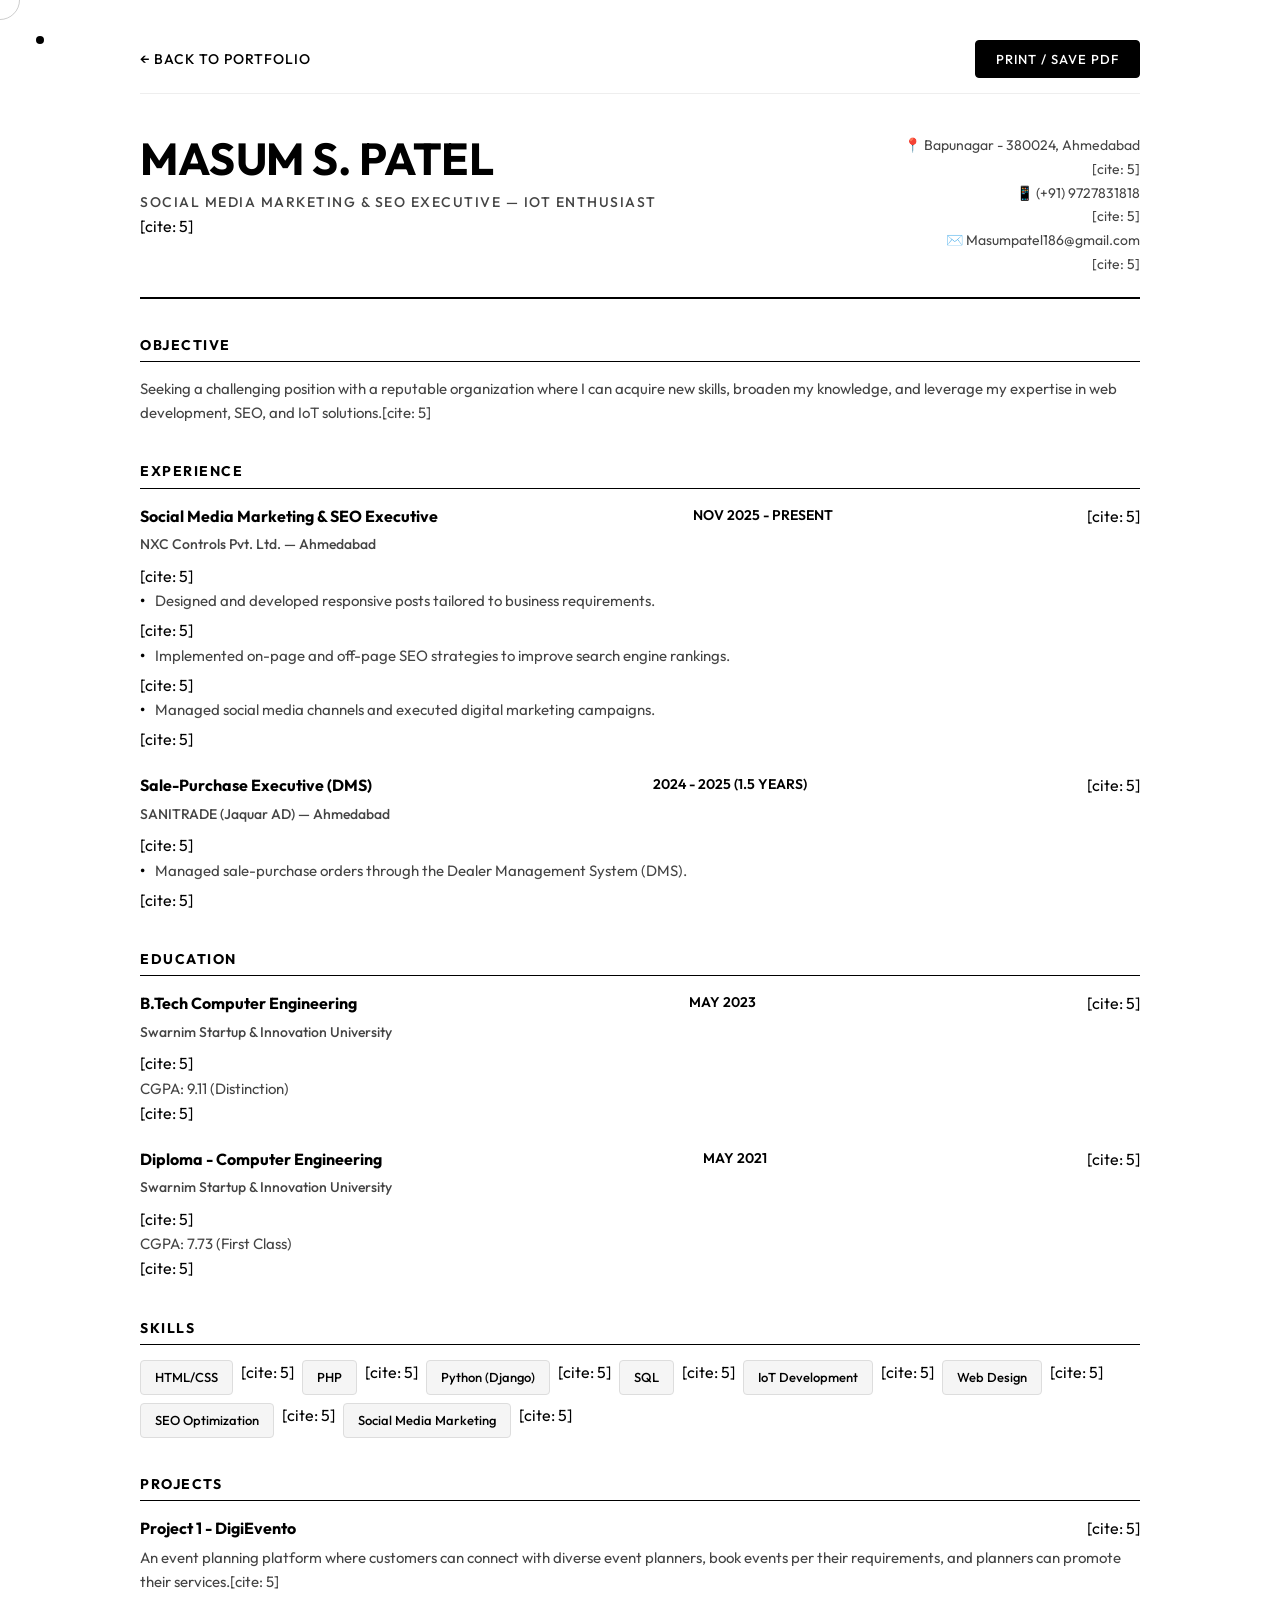
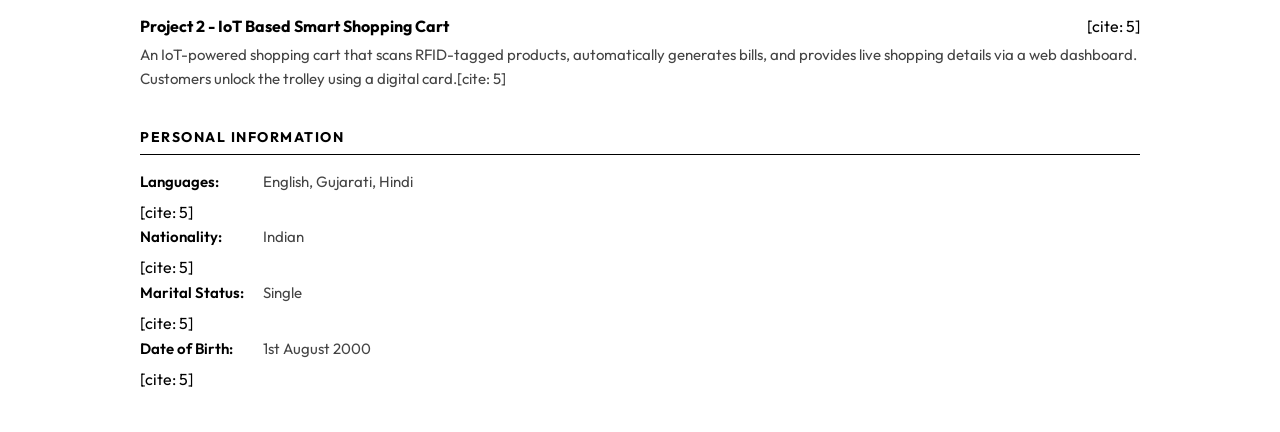
==== resum.html @ 22c52b80 "upadet full code" ====
<!DOCTYPE html>
<html lang="en">
<head>
<meta charset="UTF-8">
<meta name="viewport" content="width=device-width, initial-scale=1.0">
<title>Masum Patel - Resume</title>
<link href="https://fonts.googleapis.com/css2?family=Cormorant+Garamond:ital,wght@0,300;0,400;0,600;1,300;1,400&family=Outfit:wght@300;400;500;600;700&display=swap" rel="stylesheet">
<style>
  :root {
    --bg-color: #ffffff;
    --text-main: #000000;
    --text-mid: #444444;
    --border-color: #cccccc;
  }

  * {
    box-sizing: border-box;
    margin: 0;
    padding: 0;
    font-family: 'Outfit', sans-serif;
  }

  body {
    background-color: var(--bg-color);
    color: var(--text-main);
    line-height: 1.6;
    padding: 40px;
    overflow-x: hidden;
  }

  /* Custom Cursor Elements (Subtle on White BG) */
  .cursor {
    width: 8px;
    height: 8px;
    background: var(--text-main);
    border-radius: 50%;
    position: fixed;
    transform: translate(-50%, -50%);
    pointer-events: none;
    z-index: 9999;
  }
  .cursor-ring {
    width: 40px;
    height: 40px;
    border: 1px solid rgba(0, 0, 0, 0.2);
    border-radius: 50%;
    position: fixed;
    transform: translate(-50%, -50%);
    pointer-events: none;
    z-index: 9998;
    transition: width 0.3s, height 0.3s, background-color 0.3s;
  }
  .cursor-ring.hovering {
    width: 60px;
    height: 60px;
    background-color: rgba(0, 0, 0, 0.05);
    border-color: var(--text-main);
  }

  /* Action Buttons Grid */
  .actions-nav {
    width: 100%;
    max-width: 1000px;
    margin: 0 auto 40px auto;
    display: flex;
    justify-content: space-between;
    align-items: center;
    border-bottom: 1px solid #eeeeee;
    padding-bottom: 15px;
  }

  .btn-back {
    color: var(--text-main);
    text-decoration: none;
    font-size: 14px;
    letter-spacing: 1px;
    text-transform: uppercase;
    font-weight: 500;
    transition: opacity 0.3s;
  }
  .btn-back:hover {
    opacity: 0.6;
  }

  .btn-print {
    background: #000000;
    border: 1px solid #000000;
    color: #ffffff;
    padding: 10px 20px;
    border-radius: 4px;
    font-size: 13px;
    text-transform: uppercase;
    letter-spacing: 1px;
    font-weight: 500;
    cursor: pointer;
    transition: all 0.3s ease;
  }
  .btn-print:hover {
    background: transparent;
    color: #000000;
  }

  /* Full Width Resume Layout to match PDF Structure */
  .resume-layout {
    width: 100%;
    max-width: 1000px;
    margin: 0 auto;
    background-color: var(--bg-color);
    padding: 0px;
  }

  /* Header Section */
  .resume-header {
    border-bottom: 2px solid var(--text-main);
    padding-bottom: 20px;
    margin-bottom: 35px;
    display: flex;
    justify-content: space-between;
    align-items: flex-start;
    flex-wrap: wrap;
    gap: 20px;
  }

  .header-left h1 {
    font-size: 2.8rem;
    font-weight: 700;
    letter-spacing: -0.5px;
    line-height: 1.1;
    text-transform: uppercase;
  }
  .header-left h1 em {
    font-family: 'Cormorant Garamond', serif;
    font-style: italic;
    font-weight: 400;
    text-transform: none;
  }
  .header-tagline {
    font-size: 14px;
    color: var(--text-mid);
    text-transform: uppercase;
    letter-spacing: 1.5px;
    margin-top: 8px;
    font-weight: 500;
  }

  .header-right {
    text-align: right;
    font-size: 14px;
    color: var(--text-mid);
    line-height: 1.7;
  }
  .header-right a {
    color: inherit;
    text-decoration: none;
  }
  .header-right a:hover {
    text-decoration: underline;
  }

  /* Block Sections */
  .resume-section {
    margin-bottom: 35px;
  }
  .section-eyebrow {
    font-size: 14px;
    text-transform: uppercase;
    letter-spacing: 1.5px;
    color: var(--text-main);
    font-weight: 700;
    border-bottom: 1px solid var(--text-main);
    padding-bottom: 5px;
    margin-bottom: 15px;
  }

  .objective-text {
    font-size: 15px;
    line-height: 1.6;
    color: var(--text-mid);
  }

  /* Info / Data Grids */
  .info-item {
    margin-bottom: 20px;
  }
  .info-row {
    display: flex;
    justify-content: space-between;
    align-items: flex-start;
    margin-bottom: 4px;
    flex-wrap: wrap;
    gap: 10px;
  }
  .info-title {
    font-size: 16px;
    font-weight: 700;
    color: var(--text-main);
  }
  .info-date {
    font-size: 14px;
    color: var(--text-main);
    font-weight: 600;
  }
  .info-sub {
    font-size: 14px;
    color: var(--text-mid);
    font-weight: 500;
    margin-bottom: 8px;
  }
  .info-desc {
    font-size: 15px;
    color: var(--text-mid);
    line-height: 1.6;
  }

  /* List Styling matching PDF bullet points */
  .info-list {
    list-style: none;
    padding-left: 0;
  }
  .info-list li {
    font-size: 15px;
    color: var(--text-mid);
    line-height: 1.6;
    margin-bottom: 5px;
    position: relative;
    padding-left: 15px;
  }
  .info-list li::before {
    content: "•";
    position: absolute;
    left: 0;
    color: var(--text-main);
    font-weight: bold;
  }

  /* Tools Tags Clean Format */
  .tools-wrap {
    display: flex;
    flex-wrap: wrap;
    gap: 8px;
  }
  .tool-tag {
    background: #f5f5f5;
    border: 1px solid #dddddd;
    padding: 6px 14px;
    font-size: 13px;
    color: var(--text-main);
    font-weight: 500;
    border-radius: 4px;
  }

  .personal-details p {
    font-size: 15px;
    color: var(--text-mid);
    margin-bottom: 6px;
  }
  .personal-details strong {
    color: var(--text-main);
    font-weight: 600;
    display: inline-block;
    width: 120px;
  }

  /* Print Media Layout Fixes */
  @media print {
    body { padding: 0; background: #ffffff; }
    .actions-nav, .cursor, .cursor-ring { display: none !important; }
    .resume-layout { max-width: 100%; }
    .tool-tag { background: transparent !important; border: 1px solid #cccccc !important; }
  }

  @media (max-width: 768px) {
    body { padding: 20px; }
    .resume-header { flex-direction: column; gap: 15px; }
    .header-right { text-align: left; }
    .header-left h1 { font-size: 2.2rem; }
    .info-row { flex-direction: column; gap: 2px; }
    .personal-details strong { width: auto; margin-right: 10px; }
  }
</style>
</head>
<body>

<div class="cursor" id="cursor"></div>
<div class="cursor-ring" id="cursorRing"></div>

<!-- TOP NAV ACTIONS -->
<div class="actions-nav">
  <a href="index.html" class="btn-back">← Back To Portfolio</a>
  <button onclick="window.print()" class="btn-print">Print / Save PDF</button>
</div>

<!-- RESUME CONTENT BOX (100% WIDTH) -->
<div class="resume-layout">
  
  <!-- HEADER -->
  <header class="resume-header">
    <div class="header-left">
      <h1>Masum S. <span>Patel</span></h1>
      <div class="header-tagline">Social Media Marketing & SEO Executive — IoT Enthusiast</div>[cite: 5]
    </div>
    <div class="header-right">
      <p>📍 Bapunagar - 380024, Ahmedabad</p>[cite: 5]
      <p>📱 <a href="tel:+919727831818">(+91) 9727831818</a></p>[cite: 5]
      <p>✉️ <a href="mailto:Masumpatel186@gmail.com">Masumpatel186@gmail.com</a></p>[cite: 5]
    </div>
  </header>

  <!-- OBJECTIVE -->
  <section class="resume-section">
    <div class="section-eyebrow">Objective</div>
    <p class="objective-text">
      Seeking a challenging position with a reputable organization where I can acquire new skills, broaden my knowledge, and leverage my expertise in web development, SEO, and IoT solutions.[cite: 5]
    </p>
  </section>

  <!-- EXPERIENCE -->
  <section class="resume-section">
    <div class="section-eyebrow">Experience</div>
    
    <div class="info-item">
      <div class="info-row">
        <div class="info-title">Social Media Marketing & SEO Executive</div>
        <div class="info-date">NOV 2025 - PRESENT</div>[cite: 5]
      </div>
      <div class="info-sub">NXC Controls Pvt. Ltd. — Ahmedabad</div>[cite: 5]
      <ul class="info-list">
        <li>Designed and developed responsive posts tailored to business requirements.</li>[cite: 5]
        <li>Implemented on-page and off-page SEO strategies to improve search engine rankings.</li>[cite: 5]
        <li>Managed social media channels and executed digital marketing campaigns.</li>[cite: 5]
      </ul>
    </div>

    <div class="info-item">
      <div class="info-row">
        <div class="info-title">Sale-Purchase Executive (DMS)</div>
        <div class="info-date">2024 - 2025 (1.5 YEARS)</div>[cite: 5]
      </div>
      <div class="info-sub">SANITRADE (Jaquar AD) — Ahmedabad</div>[cite: 5]
      <ul class="info-list">
        <li>Managed sale-purchase orders through the Dealer Management System (DMS).</li>[cite: 5]
      </ul>
    </div>
  </section>

  <!-- EDUCATION -->
  <section class="resume-section">
    <div class="section-eyebrow">Education</div>

    <div class="info-item">
      <div class="info-row">
        <div class="info-title">B.Tech Computer Engineering</div>
        <div class="info-date">MAY 2023</div>[cite: 5]
      </div>
      <div class="info-sub">Swarnim Startup & Innovation University</div>[cite: 5]
      <div class="info-desc">CGPA: 9.11 (Distinction)</div>[cite: 5]
    </div>

    <div class="info-item">
      <div class="info-row">
        <div class="info-title">Diploma - Computer Engineering</div>
        <div class="info-date">MAY 2021</div>[cite: 5]
      </div>
      <div class="info-sub">Swarnim Startup & Innovation University</div>[cite: 5]
      <div class="info-desc">CGPA: 7.73 (First Class)</div>[cite: 5]
    </div>
  </section>

  <!-- SKILLS -->
  <section class="resume-section">
    <div class="section-eyebrow">Skills</div>
    <div class="tools-wrap">
      <span class="tool-tag">HTML/CSS</span>[cite: 5]
      <span class="tool-tag">PHP</span>[cite: 5]
      <span class="tool-tag">Python (Django)</span>[cite: 5]
      <span class="tool-tag">SQL</span>[cite: 5]
      <span class="tool-tag">IoT Development</span>[cite: 5]
      <span class="tool-tag">Web Design</span>[cite: 5]
      <span class="tool-tag">SEO Optimization</span>[cite: 5]
      <span class="tool-tag">Social Media Marketing</span>[cite: 5]
    </div>
  </section>

  <!-- PROJECTS -->
  <section class="resume-section">
    <div class="section-eyebrow">Projects</div>

    <div class="info-item">
      <div class="info-row">
        <div class="info-title">Project 1 - DigiEvento</div>[cite: 5]
      </div>
      <div class="info-desc">
        An event planning platform where customers can connect with diverse event planners, book events per their requirements, and planners can promote their services.[cite: 5]
      </div>
    </div>

    <div class="info-item">
      <div class="info-row">
        <div class="info-title">Project 2 - IoT Based Smart Shopping Cart</div>[cite: 5]
      </div>
      <div class="info-desc">
        An IoT-powered shopping cart that scans RFID-tagged products, automatically generates bills, and provides live shopping details via a web dashboard. Customers unlock the trolley using a digital card.[cite: 5]
      </div>
    </div>
  </section>

  <!-- PERSONAL INFO -->
  <section class="resume-section" style="margin-bottom: 0;">
    <div class="section-eyebrow">Personal Information</div>
    <div class="personal-details">
      <p><strong>Languages:</strong> English, Gujarati, Hindi</p>[cite: 5]
      <p><strong>Nationality:</strong> Indian</p>[cite: 5]
      <p><strong>Marital Status:</strong> Single</p>[cite: 5]
      <p><strong>Date of Birth:</strong> 1st August 2000</p>[cite: 5]
    </div>
  </section>

</div>

<!-- CURSOR SCRIPT -->
<script>
const cursor = document.getElementById('cursor');
const ring = document.getElementById('cursorRing');
let mx = 0, my = 0, rx = 0, ry = 0;

document.addEventListener('mousemove', e => { 
  mx = e.clientX; 
  my = e.clientY; 
  cursor.style.left = mx+'px'; 
  cursor.style.top = my+'px'; 
});

function animRing() { 
  rx += (mx - rx) * 0.12; 
  ry += (my - ry) * 0.12; 
  ring.style.left = rx+'px'; 
  ring.style.top = ry+'px'; 
  requestAnimationFrame(animRing); 
}
animRing();

document.querySelectorAll('a, button').forEach(el => {
  el.addEventListener('mouseenter', () => ring.classList.add('hovering'));
  el.addEventListener('mouseleave', () => ring.classList.remove('hovering'));
});
</script>

</body>
</html>
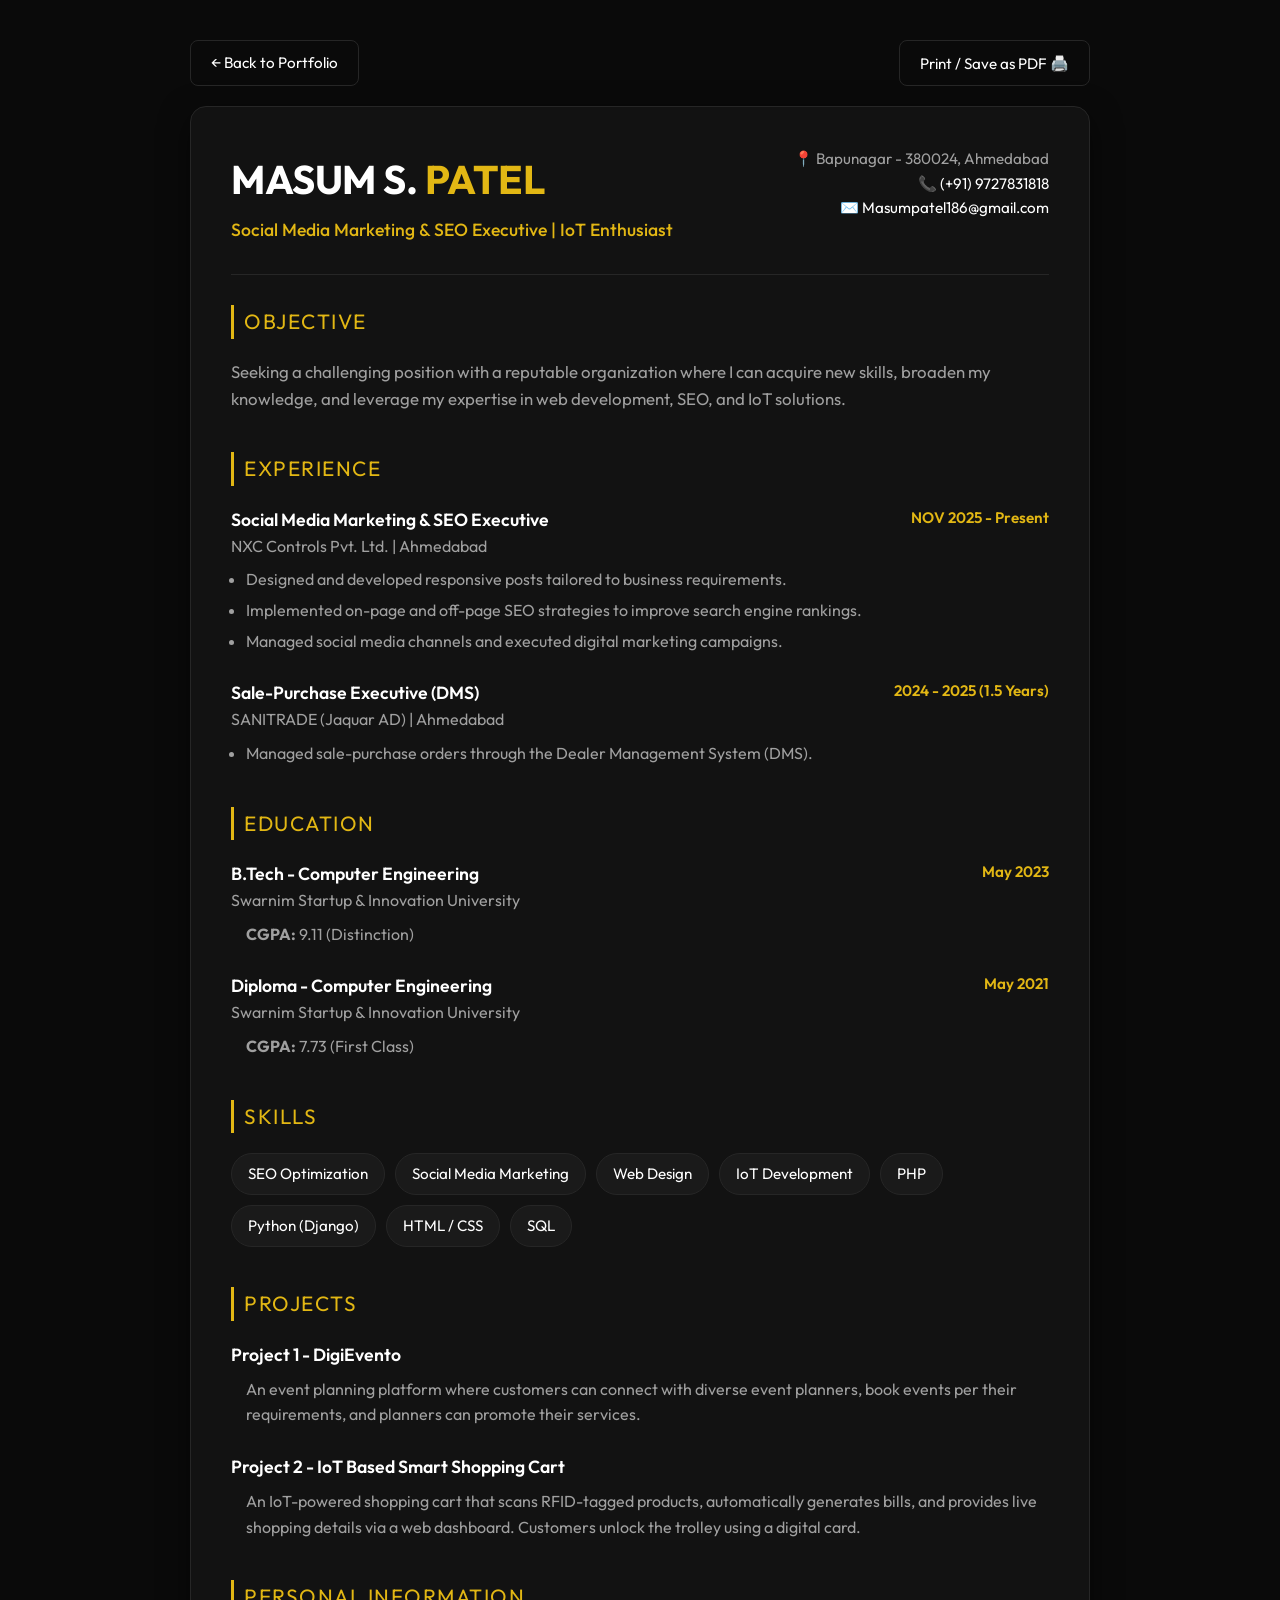
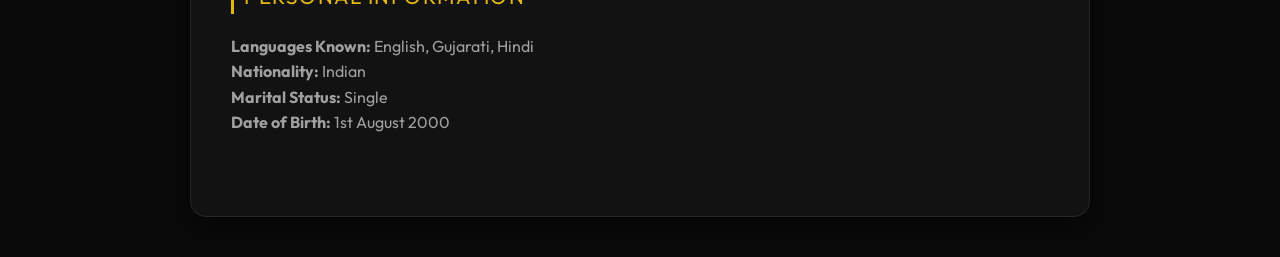
==== commit 1b166068: "Finaly Update" ====
--- a/resum.html
+++ b/resum.html
@@ -1,449 +1,339 @@
 <!DOCTYPE html>
 <html lang="en">
 <head>
-<meta charset="UTF-8">
-<meta name="viewport" content="width=device-width, initial-scale=1.0">
-<title>Masum Patel - Resume</title>
-<link href="https://fonts.googleapis.com/css2?family=Cormorant+Garamond:ital,wght@0,300;0,400;0,600;1,300;1,400&family=Outfit:wght@300;400;500;600;700&display=swap" rel="stylesheet">
-<style>
-  :root {
-    --bg-color: #ffffff;
-    --text-main: #000000;
-    --text-mid: #444444;
-    --border-color: #cccccc;
-  }
-
-  * {
-    box-sizing: border-box;
-    margin: 0;
-    padding: 0;
-    font-family: 'Outfit', sans-serif;
-  }
-
-  body {
-    background-color: var(--bg-color);
-    color: var(--text-main);
-    line-height: 1.6;
-    padding: 40px;
-    overflow-x: hidden;
-  }
-
-  /* Custom Cursor Elements (Subtle on White BG) */
-  .cursor {
-    width: 8px;
-    height: 8px;
-    background: var(--text-main);
-    border-radius: 50%;
-    position: fixed;
-    transform: translate(-50%, -50%);
-    pointer-events: none;
-    z-index: 9999;
-  }
-  .cursor-ring {
-    width: 40px;
-    height: 40px;
-    border: 1px solid rgba(0, 0, 0, 0.2);
-    border-radius: 50%;
-    position: fixed;
-    transform: translate(-50%, -50%);
-    pointer-events: none;
-    z-index: 9998;
-    transition: width 0.3s, height 0.3s, background-color 0.3s;
-  }
-  .cursor-ring.hovering {
-    width: 60px;
-    height: 60px;
-    background-color: rgba(0, 0, 0, 0.05);
-    border-color: var(--text-main);
-  }
-
-  /* Action Buttons Grid */
-  .actions-nav {
-    width: 100%;
-    max-width: 1000px;
-    margin: 0 auto 40px auto;
-    display: flex;
-    justify-content: space-between;
-    align-items: center;
-    border-bottom: 1px solid #eeeeee;
-    padding-bottom: 15px;
-  }
-
-  .btn-back {
-    color: var(--text-main);
-    text-decoration: none;
-    font-size: 14px;
-    letter-spacing: 1px;
-    text-transform: uppercase;
-    font-weight: 500;
-    transition: opacity 0.3s;
-  }
-  .btn-back:hover {
-    opacity: 0.6;
-  }
-
-  .btn-print {
-    background: #000000;
-    border: 1px solid #000000;
-    color: #ffffff;
-    padding: 10px 20px;
-    border-radius: 4px;
-    font-size: 13px;
-    text-transform: uppercase;
-    letter-spacing: 1px;
-    font-weight: 500;
-    cursor: pointer;
-    transition: all 0.3s ease;
-  }
-  .btn-print:hover {
-    background: transparent;
-    color: #000000;
-  }
-
-  /* Full Width Resume Layout to match PDF Structure */
-  .resume-layout {
-    width: 100%;
-    max-width: 1000px;
-    margin: 0 auto;
-    background-color: var(--bg-color);
-    padding: 0px;
-  }
-
-  /* Header Section */
-  .resume-header {
-    border-bottom: 2px solid var(--text-main);
-    padding-bottom: 20px;
-    margin-bottom: 35px;
-    display: flex;
-    justify-content: space-between;
-    align-items: flex-start;
-    flex-wrap: wrap;
-    gap: 20px;
-  }
-
-  .header-left h1 {
-    font-size: 2.8rem;
-    font-weight: 700;
-    letter-spacing: -0.5px;
-    line-height: 1.1;
-    text-transform: uppercase;
-  }
-  .header-left h1 em {
-    font-family: 'Cormorant Garamond', serif;
-    font-style: italic;
-    font-weight: 400;
-    text-transform: none;
-  }
-  .header-tagline {
-    font-size: 14px;
-    color: var(--text-mid);
-    text-transform: uppercase;
-    letter-spacing: 1.5px;
-    margin-top: 8px;
-    font-weight: 500;
-  }
-
-  .header-right {
-    text-align: right;
-    font-size: 14px;
-    color: var(--text-mid);
-    line-height: 1.7;
-  }
-  .header-right a {
-    color: inherit;
-    text-decoration: none;
-  }
-  .header-right a:hover {
-    text-decoration: underline;
-  }
-
-  /* Block Sections */
-  .resume-section {
-    margin-bottom: 35px;
-  }
-  .section-eyebrow {
-    font-size: 14px;
-    text-transform: uppercase;
-    letter-spacing: 1.5px;
-    color: var(--text-main);
-    font-weight: 700;
-    border-bottom: 1px solid var(--text-main);
-    padding-bottom: 5px;
-    margin-bottom: 15px;
-  }
-
-  .objective-text {
-    font-size: 15px;
-    line-height: 1.6;
-    color: var(--text-mid);
-  }
-
-  /* Info / Data Grids */
-  .info-item {
-    margin-bottom: 20px;
-  }
-  .info-row {
-    display: flex;
-    justify-content: space-between;
-    align-items: flex-start;
-    margin-bottom: 4px;
-    flex-wrap: wrap;
-    gap: 10px;
-  }
-  .info-title {
-    font-size: 16px;
-    font-weight: 700;
-    color: var(--text-main);
-  }
-  .info-date {
-    font-size: 14px;
-    color: var(--text-main);
-    font-weight: 600;
-  }
-  .info-sub {
-    font-size: 14px;
-    color: var(--text-mid);
-    font-weight: 500;
-    margin-bottom: 8px;
-  }
-  .info-desc {
-    font-size: 15px;
-    color: var(--text-mid);
-    line-height: 1.6;
-  }
-
-  /* List Styling matching PDF bullet points */
-  .info-list {
-    list-style: none;
-    padding-left: 0;
-  }
-  .info-list li {
-    font-size: 15px;
-    color: var(--text-mid);
-    line-height: 1.6;
-    margin-bottom: 5px;
-    position: relative;
-    padding-left: 15px;
-  }
-  .info-list li::before {
-    content: "•";
-    position: absolute;
-    left: 0;
-    color: var(--text-main);
-    font-weight: bold;
-  }
-
-  /* Tools Tags Clean Format */
-  .tools-wrap {
-    display: flex;
-    flex-wrap: wrap;
-    gap: 8px;
-  }
-  .tool-tag {
-    background: #f5f5f5;
-    border: 1px solid #dddddd;
-    padding: 6px 14px;
-    font-size: 13px;
-    color: var(--text-main);
-    font-weight: 500;
-    border-radius: 4px;
-  }
-
-  .personal-details p {
-    font-size: 15px;
-    color: var(--text-mid);
-    margin-bottom: 6px;
-  }
-  .personal-details strong {
-    color: var(--text-main);
-    font-weight: 600;
-    display: inline-block;
-    width: 120px;
-  }
-
-  /* Print Media Layout Fixes */
-  @media print {
-    body { padding: 0; background: #ffffff; }
-    .actions-nav, .cursor, .cursor-ring { display: none !important; }
-    .resume-layout { max-width: 100%; }
-    .tool-tag { background: transparent !important; border: 1px solid #cccccc !important; }
-  }
-
-  @media (max-width: 768px) {
-    body { padding: 20px; }
-    .resume-header { flex-direction: column; gap: 15px; }
-    .header-right { text-align: left; }
-    .header-left h1 { font-size: 2.2rem; }
-    .info-row { flex-direction: column; gap: 2px; }
-    .personal-details strong { width: auto; margin-right: 10px; }
-  }
-</style>
+    <meta charset="UTF-8">
+    <meta name="viewport" content="width=device-width, initial-scale=1.0">
+    <title>Masum S. Patel - Online Resume</title>
+    <link href="https://fonts.googleapis.com/css2?family=Outfit:wght@300;400;500;600;700&display=swap" rel="stylesheet">
+    <style>
+        :root {
+            --bg-color: #0a0a0a;
+            --card-bg: #121212;
+            --accent-color: #e2b714; /* Golden Accent matching professional portfolios */
+            --text-main: #ffffff;
+            --text-muted: #a0a0a0;
+            --border-color: #262626;
+        }
+
+        * {
+            box-sizing: border-box;
+            margin: 0;
+            padding: 0;
+            font-family: 'Outfit', sans-serif;
+        }
+
+        body {
+            background-color: var(--bg-color);
+            color: var(--text-main);
+            line-height: 1.6;
+            padding: 40px 20px;
+        }
+
+        .resume-container {
+            max-width: 900px;
+            margin: 0 auto;
+            background-color: var(--card-bg);
+            border: 1px solid var(--border-color);
+            border-radius: 16px;
+            padding: 40px;
+            box-shadow: 0 10px 30px rgba(0,0,0,0.5);
+        }
+
+        /* Header Styles */
+        header {
+            border-bottom: 1px solid var(--border-color);
+            padding-bottom: 30px;
+            margin-bottom: 30px;
+            display: flex;
+            justify-content: space-between;
+            align-items: flex-start;
+            flex-wrap: wrap;
+            gap: 20px;
+        }
+
+        .header-left h1 {
+            font-size: 2.5rem;
+            font-weight: 700;
+            letter-spacing: -0.5px;
+        }
+
+        .header-left h1 span {
+            color: var(--accent-color);
+        }
+
+        .title-tag {
+            font-size: 1.1rem;
+            color: var(--accent-color);
+            margin-top: 5px;
+            font-weight: 500;
+        }
+
+        .header-right {
+            text-align: right;
+            font-size: 0.95rem;
+            color: var(--text-muted);
+        }
+
+        .header-right a {
+            color: var(--text-main);
+            text-decoration: none;
+            transition: color 0.2s;
+        }
+
+        .header-right a:hover {
+            color: var(--accent-color);
+        }
+
+        /* Section Layout */
+        .section-title {
+            font-size: 1.3rem;
+            color: var(--accent-color);
+            text-transform: uppercase;
+            letter-spacing: 1.5px;
+            margin-bottom: 20px;
+            border-left: 3px solid var(--accent-color);
+            padding-left: 10px;
+        }
+
+        section {
+            margin-bottom: 40px;
+        }
+
+        p.objective {
+            color: var(--text-muted);
+            font-size: 1.05rem;
+        }
+
+        /* Grid for Experience & Education */
+        .timeline-item {
+            margin-bottom: 25px;
+            position: relative;
+        }
+
+        .timeline-header {
+            display: flex;
+            justify-content: space-between;
+            font-weight: 600;
+            font-size: 1.1rem;
+            flex-wrap: wrap;
+        }
+
+        .timeline-company {
+            color: var(--text-muted);
+            font-weight: 400;
+            font-size: 1rem;
+            margin-bottom: 5px;
+        }
+
+        .timeline-date {
+            color: var(--accent-color);
+            font-size: 0.95rem;
+        }
+
+        .timeline-body {
+            color: var(--text-muted);
+            margin-top: 8px;
+            padding-left: 15px;
+        }
+
+        .timeline-body li {
+            margin-bottom: 5px;
+        }
+
+        /* Skills Tags */
+        .skills-grid {
+            display: flex;
+            flex-wrap: wrap;
+            gap: 10px;
+        }
+
+        .skill-tag {
+            background-color: #1a1a1a;
+            border: 1px solid var(--border-color);
+            padding: 8px 16px;
+            border-radius: 30px;
+            font-size: 0.95rem;
+            transition: all 0.3s ease;
+        }
+
+        .skill-tag:hover {
+            border-color: var(--accent-color);
+            color: var(--accent-color);
+            transform: translateY(-2px);
+        }
+
+        /* Floating Back/Print Action */
+        .actions {
+            max-width: 900px;
+            margin: 0 auto 20px auto;
+            display: flex;
+            justify-content: space-between;
+        }
+
+        .btn {
+            background-color: transparent;
+            border: 1px solid var(--border-color);
+            color: var(--text-main);
+            padding: 10px 20px;
+            border-radius: 8px;
+            cursor: pointer;
+            text-decoration: none;
+            font-size: 0.95rem;
+            transition: all 0.2s;
+        }
+
+        .btn:hover {
+            background-color: var(--accent-color);
+            color: #000;
+            border-color: var(--accent-color);
+        }
+
+        /* Print optimization */
+        @media print {
+            body { background: #fff; color: #000; padding: 0; }
+            .resume-container { border: none; box-shadow: none; padding: 0; background: #fff; color: #000;}
+            .actions, .skill-tag:hover { display: none; }
+            .section-title, .timeline-date, .header-left h1 span, .title-tag { color: #000 !important; border-color: #000 !important; }
+            .skill-tag { background: #fff; color: #000; border: 1px solid #000; }
+            .header-right a { color: #000; }
+        }
+
+        @media (max-width: 600px) {
+            header { flex-direction: column; text-align: center; }
+            .header-right { text-align: center; width: 100%; }
+            .timeline-header { flex-direction: column; }
+            .resume-container { padding: 20px; }
+        }
+    </style>
 </head>
 <body>
 
-<div class="cursor" id="cursor"></div>
-<div class="cursor-ring" id="cursorRing"></div>
-
-<!-- TOP NAV ACTIONS -->
-<div class="actions-nav">
-  <a href="index.html" class="btn-back">← Back To Portfolio</a>
-  <button onclick="window.print()" class="btn-print">Print / Save PDF</button>
-</div>
-
-<!-- RESUME CONTENT BOX (100% WIDTH) -->
-<div class="resume-layout">
-  
-  <!-- HEADER -->
-  <header class="resume-header">
-    <div class="header-left">
-      <h1>Masum S. <span>Patel</span></h1>
-      <div class="header-tagline">Social Media Marketing & SEO Executive — IoT Enthusiast</div>[cite: 5]
+    <div class="actions">
+        <a href="index.html" class="btn">← Back to Portfolio</a>
+        <button onclick="window.print()" class="btn">Print / Save as PDF 🖨️</button>
     </div>
-    <div class="header-right">
-      <p>📍 Bapunagar - 380024, Ahmedabad</p>[cite: 5]
-      <p>📱 <a href="tel:+919727831818">(+91) 9727831818</a></p>[cite: 5]
-      <p>✉️ <a href="mailto:Masumpatel186@gmail.com">Masumpatel186@gmail.com</a></p>[cite: 5]
+
+    <div class="resume-container">
+        <!-- HEADER -->
+        <header>
+            <div class="header-left">
+                <h1>MASUM S. <span>PATEL</span></h1>
+                <div class="title-tag">Social Media Marketing & SEO Executive | IoT Enthusiast</div>
+            </div>
+            <div class="header-right">
+                <p>📍 Bapunagar - 380024, Ahmedabad</p>
+                <p>📞 <a href="tel:+919727831818">(+91) 9727831818</a></p>
+                <p>✉️ <a href="mailto:Masumpatel186@gmail.com">Masumpatel186@gmail.com</a></p>
+            </div>
+        </header>
+
+        <!-- OBJECTIVE -->
+        <section>
+            <div class="section-title">Objective</div>
+            <p class="objective">
+                Seeking a challenging position with a reputable organization where I can acquire new skills, broaden my knowledge, and leverage my expertise in web development, SEO, and IoT solutions.
+            </p>
+        </section>
+
+        <!-- EXPERIENCE -->
+        <section>
+            <div class="section-title">Experience</div>
+            
+            <div class="timeline-item">
+                <div class="timeline-header">
+                    <div>Social Media Marketing & SEO Executive</div>
+                    <div class="timeline-date">NOV 2025 - Present</div>
+                </div>
+                <div class="timeline-company">NXC Controls Pvt. Ltd. | Ahmedabad</div>
+                <ul class="timeline-body">
+                    <li>Designed and developed responsive posts tailored to business requirements.</li>
+                    <li>Implemented on-page and off-page SEO strategies to improve search engine rankings.</li>
+                    <li>Managed social media channels and executed digital marketing campaigns.</li>
+                </ul>
+            </div>
+
+            <div class="timeline-item">
+                <div class="timeline-header">
+                    <div>Sale-Purchase Executive (DMS)</div>
+                    <div class="timeline-date">2024 - 2025 (1.5 Years)</div>
+                </div>
+                <div class="timeline-company">SANITRADE (Jaquar AD) | Ahmedabad</div>
+                <ul class="timeline-body">
+                    <li>Managed sale-purchase orders through the Dealer Management System (DMS).</li>
+                </ul>
+            </div>
+        </section>
+
+        <!-- EDUCATION -->
+        <section>
+            <div class="section-title">Education</div>
+
+            <div class="timeline-item">
+                <div class="timeline-header">
+                    <div>B.Tech - Computer Engineering</div>
+                    <div class="timeline-date">May 2023</div>
+                </div>
+                <div class="timeline-company">Swarnim Startup & Innovation University</div>
+                <p class="timeline-body"><strong>CGPA:</strong> 9.11 (Distinction)</p>
+            </div>
+
+            <div class="timeline-item">
+                <div class="timeline-header">
+                    <div>Diploma - Computer Engineering</div>
+                    <div class="timeline-date">May 2021</div>
+                </div>
+                <div class="timeline-company">Swarnim Startup & Innovation University</div>
+                <p class="timeline-body"><strong>CGPA:</strong> 7.73 (First Class)</p>
+            </div>
+        </section>
+
+        <!-- SKILLS -->
+        <section>
+            <div class="section-title">Skills</div>
+            <div class="skills-grid">
+                <div class="skill-tag">SEO Optimization</div>
+                <div class="skill-tag">Social Media Marketing</div>
+                <div class="skill-tag">Web Design</div>
+                <div class="skill-tag">IoT Development</div>
+                <div class="skill-tag">PHP</div>
+                <div class="skill-tag">Python (Django)</div>
+                <div class="skill-tag">HTML / CSS</div>
+                <div class="skill-tag">SQL</div>
+            </div>
+        </section>
+
+        <!-- PROJECTS -->
+        <section>
+            <div class="section-title">Projects</div>
+
+            <div class="timeline-item">
+                <div class="timeline-header">
+                    <div>Project 1 - DigiEvento</div>
+                </div>
+                <p class="timeline-body">
+                    An event planning platform where customers can connect with diverse event planners, book events per their requirements, and planners can promote their services.
+                </p>
+            </div>
+
+            <div class="timeline-item">
+                <div class="timeline-header">
+                    <div>Project 2 - IoT Based Smart Shopping Cart</div>
+                </div>
+                <p class="timeline-body">
+                    An IoT-powered shopping cart that scans RFID-tagged products, automatically generates bills, and provides live shopping details via a web dashboard. Customers unlock the trolley using a digital card.
+                </p>
+            </div>
+        </section>
+
+        <!-- PERSONAL INFO -->
+        <section>
+            <div class="section-title">Personal Information</div>
+            <p style="color: var(--text-muted);"><strong>Languages Known:</strong> English, Gujarati, Hindi</p>
+            <p style="color: var(--text-muted);"><strong>Nationality:</strong> Indian</p>
+            <p style="color: var(--text-muted);"><strong>Marital Status:</strong> Single</p>
+            <p style="color: var(--text-muted);"><strong>Date of Birth:</strong> 1st August 2000</p>
+        </section>
     </div>
-  </header>
-
-  <!-- OBJECTIVE -->
-  <section class="resume-section">
-    <div class="section-eyebrow">Objective</div>
-    <p class="objective-text">
-      Seeking a challenging position with a reputable organization where I can acquire new skills, broaden my knowledge, and leverage my expertise in web development, SEO, and IoT solutions.[cite: 5]
-    </p>
-  </section>
-
-  <!-- EXPERIENCE -->
-  <section class="resume-section">
-    <div class="section-eyebrow">Experience</div>
-    
-    <div class="info-item">
-      <div class="info-row">
-        <div class="info-title">Social Media Marketing & SEO Executive</div>
-        <div class="info-date">NOV 2025 - PRESENT</div>[cite: 5]
-      </div>
-      <div class="info-sub">NXC Controls Pvt. Ltd. — Ahmedabad</div>[cite: 5]
-      <ul class="info-list">
-        <li>Designed and developed responsive posts tailored to business requirements.</li>[cite: 5]
-        <li>Implemented on-page and off-page SEO strategies to improve search engine rankings.</li>[cite: 5]
-        <li>Managed social media channels and executed digital marketing campaigns.</li>[cite: 5]
-      </ul>
-    </div>
-
-    <div class="info-item">
-      <div class="info-row">
-        <div class="info-title">Sale-Purchase Executive (DMS)</div>
-        <div class="info-date">2024 - 2025 (1.5 YEARS)</div>[cite: 5]
-      </div>
-      <div class="info-sub">SANITRADE (Jaquar AD) — Ahmedabad</div>[cite: 5]
-      <ul class="info-list">
-        <li>Managed sale-purchase orders through the Dealer Management System (DMS).</li>[cite: 5]
-      </ul>
-    </div>
-  </section>
-
-  <!-- EDUCATION -->
-  <section class="resume-section">
-    <div class="section-eyebrow">Education</div>
-
-    <div class="info-item">
-      <div class="info-row">
-        <div class="info-title">B.Tech Computer Engineering</div>
-        <div class="info-date">MAY 2023</div>[cite: 5]
-      </div>
-      <div class="info-sub">Swarnim Startup & Innovation University</div>[cite: 5]
-      <div class="info-desc">CGPA: 9.11 (Distinction)</div>[cite: 5]
-    </div>
-
-    <div class="info-item">
-      <div class="info-row">
-        <div class="info-title">Diploma - Computer Engineering</div>
-        <div class="info-date">MAY 2021</div>[cite: 5]
-      </div>
-      <div class="info-sub">Swarnim Startup & Innovation University</div>[cite: 5]
-      <div class="info-desc">CGPA: 7.73 (First Class)</div>[cite: 5]
-    </div>
-  </section>
-
-  <!-- SKILLS -->
-  <section class="resume-section">
-    <div class="section-eyebrow">Skills</div>
-    <div class="tools-wrap">
-      <span class="tool-tag">HTML/CSS</span>[cite: 5]
-      <span class="tool-tag">PHP</span>[cite: 5]
-      <span class="tool-tag">Python (Django)</span>[cite: 5]
-      <span class="tool-tag">SQL</span>[cite: 5]
-      <span class="tool-tag">IoT Development</span>[cite: 5]
-      <span class="tool-tag">Web Design</span>[cite: 5]
-      <span class="tool-tag">SEO Optimization</span>[cite: 5]
-      <span class="tool-tag">Social Media Marketing</span>[cite: 5]
-    </div>
-  </section>
-
-  <!-- PROJECTS -->
-  <section class="resume-section">
-    <div class="section-eyebrow">Projects</div>
-
-    <div class="info-item">
-      <div class="info-row">
-        <div class="info-title">Project 1 - DigiEvento</div>[cite: 5]
-      </div>
-      <div class="info-desc">
-        An event planning platform where customers can connect with diverse event planners, book events per their requirements, and planners can promote their services.[cite: 5]
-      </div>
-    </div>
-
-    <div class="info-item">
-      <div class="info-row">
-        <div class="info-title">Project 2 - IoT Based Smart Shopping Cart</div>[cite: 5]
-      </div>
-      <div class="info-desc">
-        An IoT-powered shopping cart that scans RFID-tagged products, automatically generates bills, and provides live shopping details via a web dashboard. Customers unlock the trolley using a digital card.[cite: 5]
-      </div>
-    </div>
-  </section>
-
-  <!-- PERSONAL INFO -->
-  <section class="resume-section" style="margin-bottom: 0;">
-    <div class="section-eyebrow">Personal Information</div>
-    <div class="personal-details">
-      <p><strong>Languages:</strong> English, Gujarati, Hindi</p>[cite: 5]
-      <p><strong>Nationality:</strong> Indian</p>[cite: 5]
-      <p><strong>Marital Status:</strong> Single</p>[cite: 5]
-      <p><strong>Date of Birth:</strong> 1st August 2000</p>[cite: 5]
-    </div>
-  </section>
-
-</div>
-
-<!-- CURSOR SCRIPT -->
-<script>
-const cursor = document.getElementById('cursor');
-const ring = document.getElementById('cursorRing');
-let mx = 0, my = 0, rx = 0, ry = 0;
-
-document.addEventListener('mousemove', e => { 
-  mx = e.clientX; 
-  my = e.clientY; 
-  cursor.style.left = mx+'px'; 
-  cursor.style.top = my+'px'; 
-});
-
-function animRing() { 
-  rx += (mx - rx) * 0.12; 
-  ry += (my - ry) * 0.12; 
-  ring.style.left = rx+'px'; 
-  ring.style.top = ry+'px'; 
-  requestAnimationFrame(animRing); 
-}
-animRing();
-
-document.querySelectorAll('a, button').forEach(el => {
-  el.addEventListener('mouseenter', () => ring.classList.add('hovering'));
-  el.addEventListener('mouseleave', () => ring.classList.remove('hovering'));
-});
-</script>
 
 </body>
 </html>
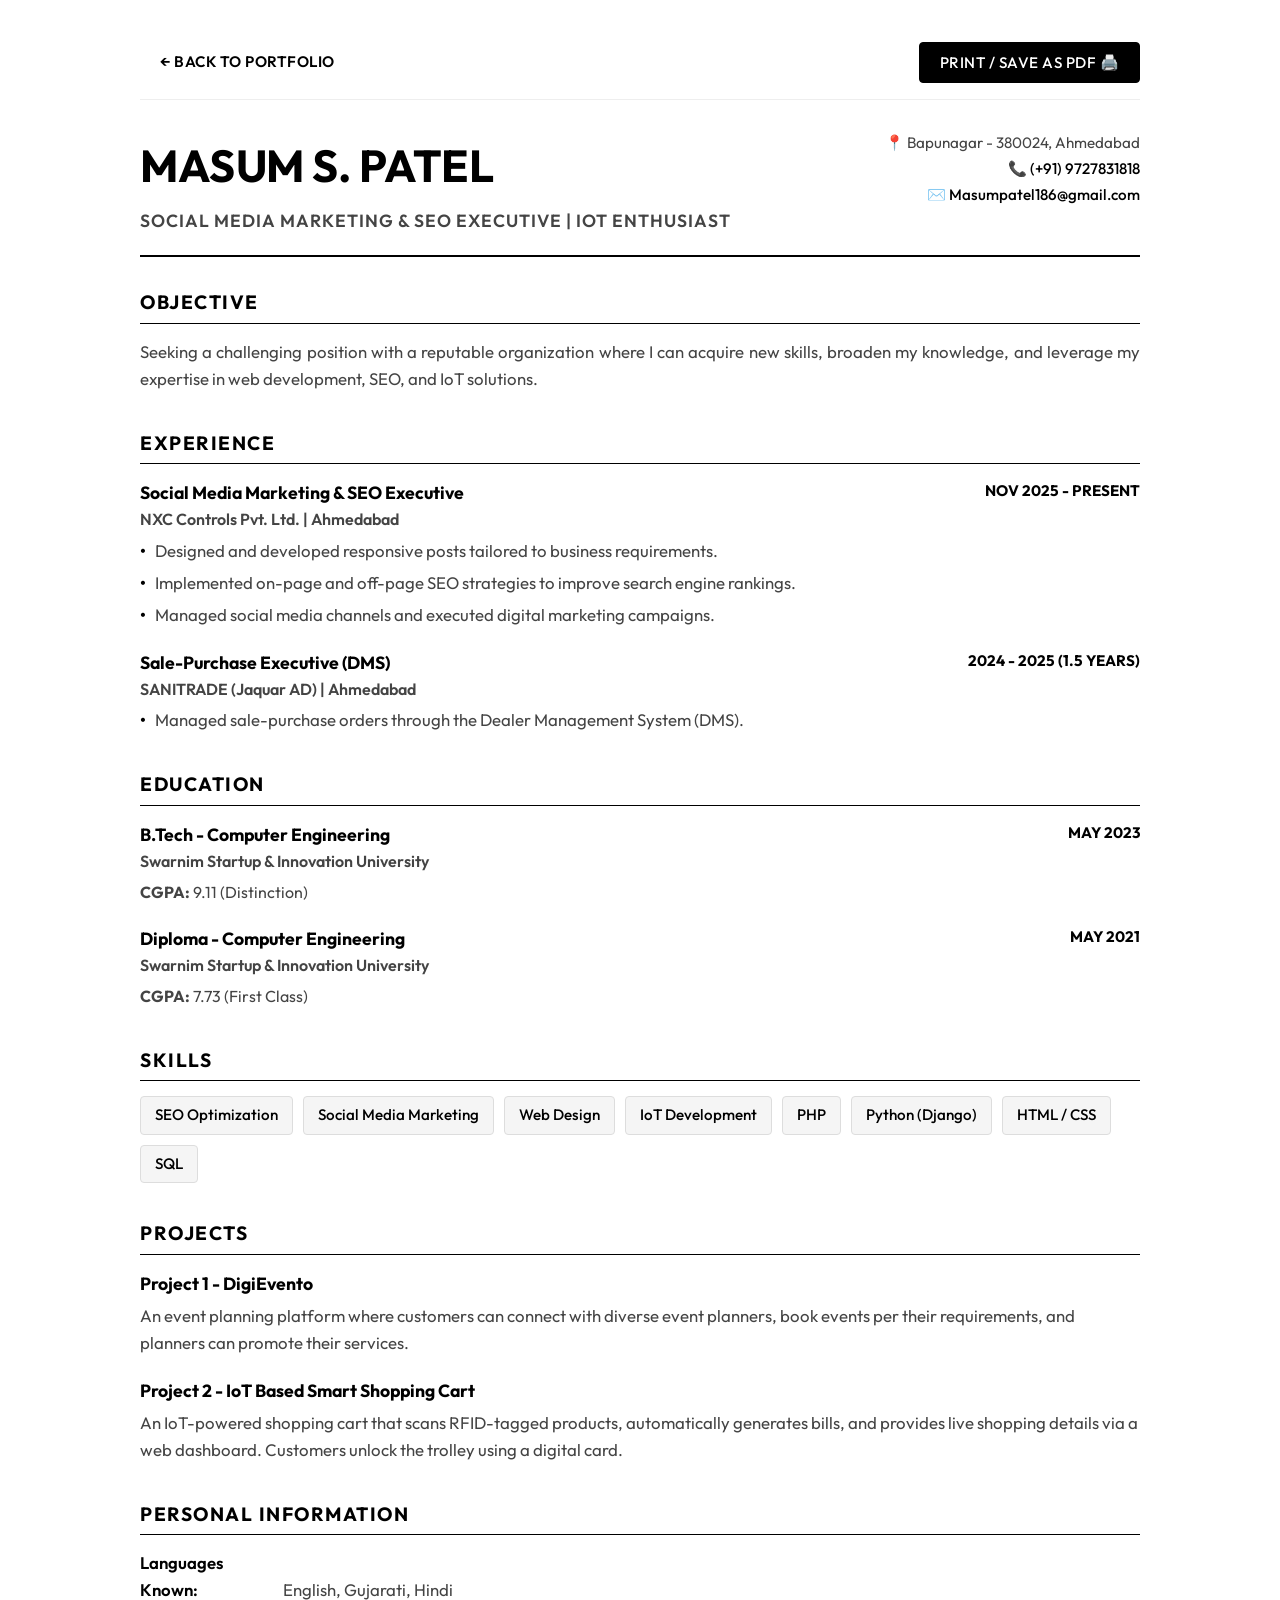
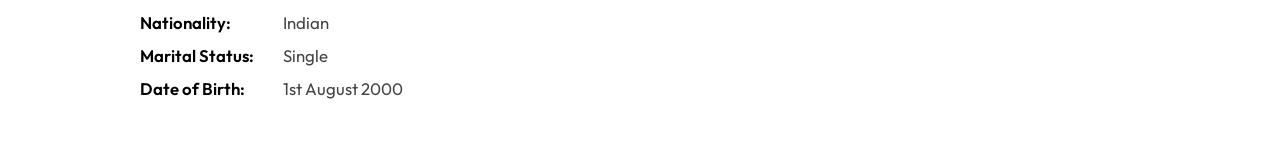
==== commit 492627a1: "update" ====
--- a/resum.html
+++ b/resum.html
@@ -7,12 +7,10 @@
     <link href="https://fonts.googleapis.com/css2?family=Outfit:wght@300;400;500;600;700&display=swap" rel="stylesheet">
     <style>
         :root {
-            --bg-color: #0a0a0a;
-            --card-bg: #121212;
-            --accent-color: #e2b714; /* Golden Accent matching professional portfolios */
-            --text-main: #ffffff;
-            --text-muted: #a0a0a0;
-            --border-color: #262626;
+            --bg-color: #ffffff;
+            --text-main: #000000;
+            --text-muted: #444444;
+            --border-color: #000000;
         }
 
         * {
@@ -26,23 +24,22 @@
             background-color: var(--bg-color);
             color: var(--text-main);
             line-height: 1.6;
-            padding: 40px 20px;
-        }
-
+            padding: 40px;
+        }
+
+        /* 100% Full Width Resume Container to match standard PDF */
         .resume-container {
-            max-width: 900px;
+            width: 100%;
+            max-width: 1000px;
             margin: 0 auto;
-            background-color: var(--card-bg);
-            border: 1px solid var(--border-color);
-            border-radius: 16px;
-            padding: 40px;
-            box-shadow: 0 10px 30px rgba(0,0,0,0.5);
-        }
-
-        /* Header Styles */
+            background-color: var(--bg-color);
+            padding: 0px;
+        }
+
+        /* Header Styles matching professional PDF structure */
         header {
-            border-bottom: 1px solid var(--border-color);
-            padding-bottom: 30px;
+            border-bottom: 2px solid var(--border-color);
+            padding-bottom: 20px;
             margin-bottom: 30px;
             display: flex;
             justify-content: space-between;
@@ -52,95 +49,109 @@
         }
 
         .header-left h1 {
-            font-size: 2.5rem;
+            font-size: 2.8rem;
             font-weight: 700;
             letter-spacing: -0.5px;
-        }
-
-        .header-left h1 span {
-            color: var(--accent-color);
+            text-transform: uppercase;
         }
 
         .title-tag {
             font-size: 1.1rem;
-            color: var(--accent-color);
+            color: var(--text-muted);
             margin-top: 5px;
-            font-weight: 500;
+            font-weight: 600;
+            text-transform: uppercase;
+            letter-spacing: 1px;
         }
 
         .header-right {
             text-align: right;
             font-size: 0.95rem;
             color: var(--text-muted);
+            line-height: 1.7;
         }
 
         .header-right a {
             color: var(--text-main);
             text-decoration: none;
-            transition: color 0.2s;
+            font-weight: 500;
         }
 
         .header-right a:hover {
-            color: var(--accent-color);
-        }
-
-        /* Section Layout */
+            text-decoration: underline;
+        }
+
+        /* Section Layout matching standard document structure */
         .section-title {
-            font-size: 1.3rem;
-            color: var(--accent-color);
+            font-size: 1.2rem;
+            color: var(--text-main);
             text-transform: uppercase;
             letter-spacing: 1.5px;
+            margin-bottom: 15px;
+            font-weight: 700;
+            border-bottom: 1px solid var(--border-color);
+            padding-bottom: 5px;
+        }
+
+        section {
+            margin-bottom: 35px;
+        }
+
+        p.objective {
+            color: var(--text-muted);
+            font-size: 1.05rem;
+            text-align: justify;
+        }
+
+        /* Timeline Items for Experience & Education */
+        .timeline-item {
             margin-bottom: 20px;
-            border-left: 3px solid var(--accent-color);
-            padding-left: 10px;
-        }
-
-        section {
-            margin-bottom: 40px;
-        }
-
-        p.objective {
-            color: var(--text-muted);
-            font-size: 1.05rem;
-        }
-
-        /* Grid for Experience & Education */
-        .timeline-item {
-            margin-bottom: 25px;
-            position: relative;
         }
 
         .timeline-header {
             display: flex;
             justify-content: space-between;
-            font-weight: 600;
+            font-weight: 700;
             font-size: 1.1rem;
             flex-wrap: wrap;
         }
 
         .timeline-company {
             color: var(--text-muted);
-            font-weight: 400;
+            font-weight: 600;
             font-size: 1rem;
             margin-bottom: 5px;
         }
 
         .timeline-date {
-            color: var(--accent-color);
+            color: var(--text-main);
             font-size: 0.95rem;
+            font-weight: 700;
         }
 
         .timeline-body {
             color: var(--text-muted);
-            margin-top: 8px;
-            padding-left: 15px;
+            margin-top: 5px;
+            list-style: none;
+            padding-left: 0;
         }
 
         .timeline-body li {
             margin-bottom: 5px;
-        }
-
-        /* Skills Tags */
+            position: relative;
+            padding-left: 15px;
+            font-size: 1.05rem;
+        }
+
+        .timeline-body li::before {
+            content: "•";
+            position: absolute;
+            left: 0;
+            color: var(--text-main);
+            font-weight: bold;
+        }
+
+        /* Skills Layout */
         .skills-grid {
             display: flex;
             flex-wrap: wrap;
@@ -148,76 +159,105 @@
         }
 
         .skill-tag {
-            background-color: #1a1a1a;
-            border: 1px solid var(--border-color);
-            padding: 8px 16px;
-            border-radius: 30px;
+            background-color: #f5f5f5;
+            border: 1px solid #dddddd;
+            padding: 6px 14px;
             font-size: 0.95rem;
-            transition: all 0.3s ease;
-        }
-
-        .skill-tag:hover {
-            border-color: var(--accent-color);
-            color: var(--accent-color);
-            transform: translateY(-2px);
-        }
-
-        /* Floating Back/Print Action */
+            font-weight: 500;
+            border-radius: 4px;
+            color: var(--text-main);
+        }
+
+        /* Top Action Bar (hidden during printing) */
         .actions {
-            max-width: 900px;
-            margin: 0 auto 20px auto;
+            width: 100%;
+            max-width: 1000px;
+            margin: 0 auto 30px auto;
             display: flex;
             justify-content: space-between;
+            align-items: center;
+            border-bottom: 1px solid #eeeeee;
+            padding-bottom: 15px;
         }
 
         .btn {
-            background-color: transparent;
-            border: 1px solid var(--border-color);
-            color: var(--text-main);
+            background-color: #000000;
+            border: 1px solid #000000;
+            color: #ffffff;
             padding: 10px 20px;
-            border-radius: 8px;
+            border-radius: 4px;
             cursor: pointer;
             text-decoration: none;
             font-size: 0.95rem;
+            font-weight: 500;
+            text-transform: uppercase;
+            letter-spacing: 0.5px;
             transition: all 0.2s;
         }
 
         .btn:hover {
-            background-color: var(--accent-color);
-            color: #000;
-            border-color: var(--accent-color);
-        }
-
-        /* Print optimization */
+            background-color: transparent;
+            color: #000000;
+        }
+
+        .btn-back {
+            background: transparent;
+            border: none;
+            color: var(--text-main);
+            font-weight: 600;
+        }
+        .btn-back:hover {
+            text-decoration: underline;
+            background: transparent;
+            color: var(--text-main);
+        }
+
+        .personal-info-row p {
+            font-size: 1.05rem;
+            color: var(--text-muted);
+            margin-bottom: 6px;
+        }
+
+        .personal-info-row strong {
+            color: var(--text-main);
+            font-weight: 600;
+            display: inline-block;
+            width: 140px;
+        }
+
+        /* Print Settings optimization */
         @media print {
-            body { background: #fff; color: #000; padding: 0; }
-            .resume-container { border: none; box-shadow: none; padding: 0; background: #fff; color: #000;}
-            .actions, .skill-tag:hover { display: none; }
-            .section-title, .timeline-date, .header-left h1 span, .title-tag { color: #000 !important; border-color: #000 !important; }
-            .skill-tag { background: #fff; color: #000; border: 1px solid #000; }
-            .header-right a { color: #000; }
-        }
-
-        @media (max-width: 600px) {
-            header { flex-direction: column; text-align: center; }
-            .header-right { text-align: center; width: 100%; }
-            .timeline-header { flex-direction: column; }
-            .resume-container { padding: 20px; }
+            body { padding: 0; background: #ffffff; }
+            .actions { display: none !important; }
+            .resume-container { max-width: 100%; }
+            .skill-tag { background: transparent !important; border: 1px solid #cccccc !important; }
+        }
+
+        @media (max-width: 768px) {
+            body { padding: 20px; }
+            header { flex-direction: column; gap: 15px; }
+            .header-right { text-align: left; }
+            .header-left h1 { font-size: 2.2rem; }
+            .timeline-header { flex-direction: column; gap: 2px; }
+            .personal-info-row strong { width: auto; margin-right: 10px; }
         }
     </style>
 </head>
 <body>
 
+    <!-- TOP ACTION NAVIGATION -->
     <div class="actions">
-        <a href="index.html" class="btn">← Back to Portfolio</a>
+        <a href="index.html" class="btn btn-back">← Back to Portfolio</a>
         <button onclick="window.print()" class="btn">Print / Save as PDF 🖨️</button>
     </div>
 
+    <!-- MAIN RESUME BOX (100% WIDTH / WHITE BACKGROUND) -->
     <div class="resume-container">
+        
         <!-- HEADER -->
         <header>
             <div class="header-left">
-                <h1>MASUM S. <span>PATEL</span></h1>
+                <h1>MASUM S. PATEL</h1>
                 <div class="title-tag">Social Media Marketing & SEO Executive | IoT Enthusiast</div>
             </div>
             <div class="header-right">
@@ -242,7 +282,7 @@
             <div class="timeline-item">
                 <div class="timeline-header">
                     <div>Social Media Marketing & SEO Executive</div>
-                    <div class="timeline-date">NOV 2025 - Present</div>
+                    <div class="timeline-date">NOV 2025 - PRESENT</div>
                 </div>
                 <div class="timeline-company">NXC Controls Pvt. Ltd. | Ahmedabad</div>
                 <ul class="timeline-body">
@@ -255,7 +295,7 @@
             <div class="timeline-item">
                 <div class="timeline-header">
                     <div>Sale-Purchase Executive (DMS)</div>
-                    <div class="timeline-date">2024 - 2025 (1.5 Years)</div>
+                    <div class="timeline-date">2024 - 2025 (1.5 YEARS)</div>
                 </div>
                 <div class="timeline-company">SANITRADE (Jaquar AD) | Ahmedabad</div>
                 <ul class="timeline-body">
@@ -271,7 +311,7 @@
             <div class="timeline-item">
                 <div class="timeline-header">
                     <div>B.Tech - Computer Engineering</div>
-                    <div class="timeline-date">May 2023</div>
+                    <div class="timeline-date">MAY 2023</div>
                 </div>
                 <div class="timeline-company">Swarnim Startup & Innovation University</div>
                 <p class="timeline-body"><strong>CGPA:</strong> 9.11 (Distinction)</p>
@@ -280,7 +320,7 @@
             <div class="timeline-item">
                 <div class="timeline-header">
                     <div>Diploma - Computer Engineering</div>
-                    <div class="timeline-date">May 2021</div>
+                    <div class="timeline-date">MAY 2021</div>
                 </div>
                 <div class="timeline-company">Swarnim Startup & Innovation University</div>
                 <p class="timeline-body"><strong>CGPA:</strong> 7.73 (First Class)</p>
@@ -310,7 +350,7 @@
                 <div class="timeline-header">
                     <div>Project 1 - DigiEvento</div>
                 </div>
-                <p class="timeline-body">
+                <p class="timeline-body" style="color: var(--text-muted); margin-top: 5px; font-size: 1.05rem;">
                     An event planning platform where customers can connect with diverse event planners, book events per their requirements, and planners can promote their services.
                 </p>
             </div>
@@ -319,19 +359,21 @@
                 <div class="timeline-header">
                     <div>Project 2 - IoT Based Smart Shopping Cart</div>
                 </div>
-                <p class="timeline-body">
+                <p class="timeline-body" style="color: var(--text-muted); margin-top: 5px; font-size: 1.05rem;">
                     An IoT-powered shopping cart that scans RFID-tagged products, automatically generates bills, and provides live shopping details via a web dashboard. Customers unlock the trolley using a digital card.
                 </p>
             </div>
         </section>
 
         <!-- PERSONAL INFO -->
-        <section>
+        <section style="margin-bottom: 0;">
             <div class="section-title">Personal Information</div>
-            <p style="color: var(--text-muted);"><strong>Languages Known:</strong> English, Gujarati, Hindi</p>
-            <p style="color: var(--text-muted);"><strong>Nationality:</strong> Indian</p>
-            <p style="color: var(--text-muted);"><strong>Marital Status:</strong> Single</p>
-            <p style="color: var(--text-muted);"><strong>Date of Birth:</strong> 1st August 2000</p>
+            <div class="personal-info-row">
+                <p><strong>Languages Known:</strong> English, Gujarati, Hindi</p>
+                <p><strong>Nationality:</strong> Indian</p>
+                <p><strong>Marital Status:</strong> Single</p>
+                <p><strong>Date of Birth:</strong> 1st August 2000</p>
+            </div>
         </section>
     </div>
 
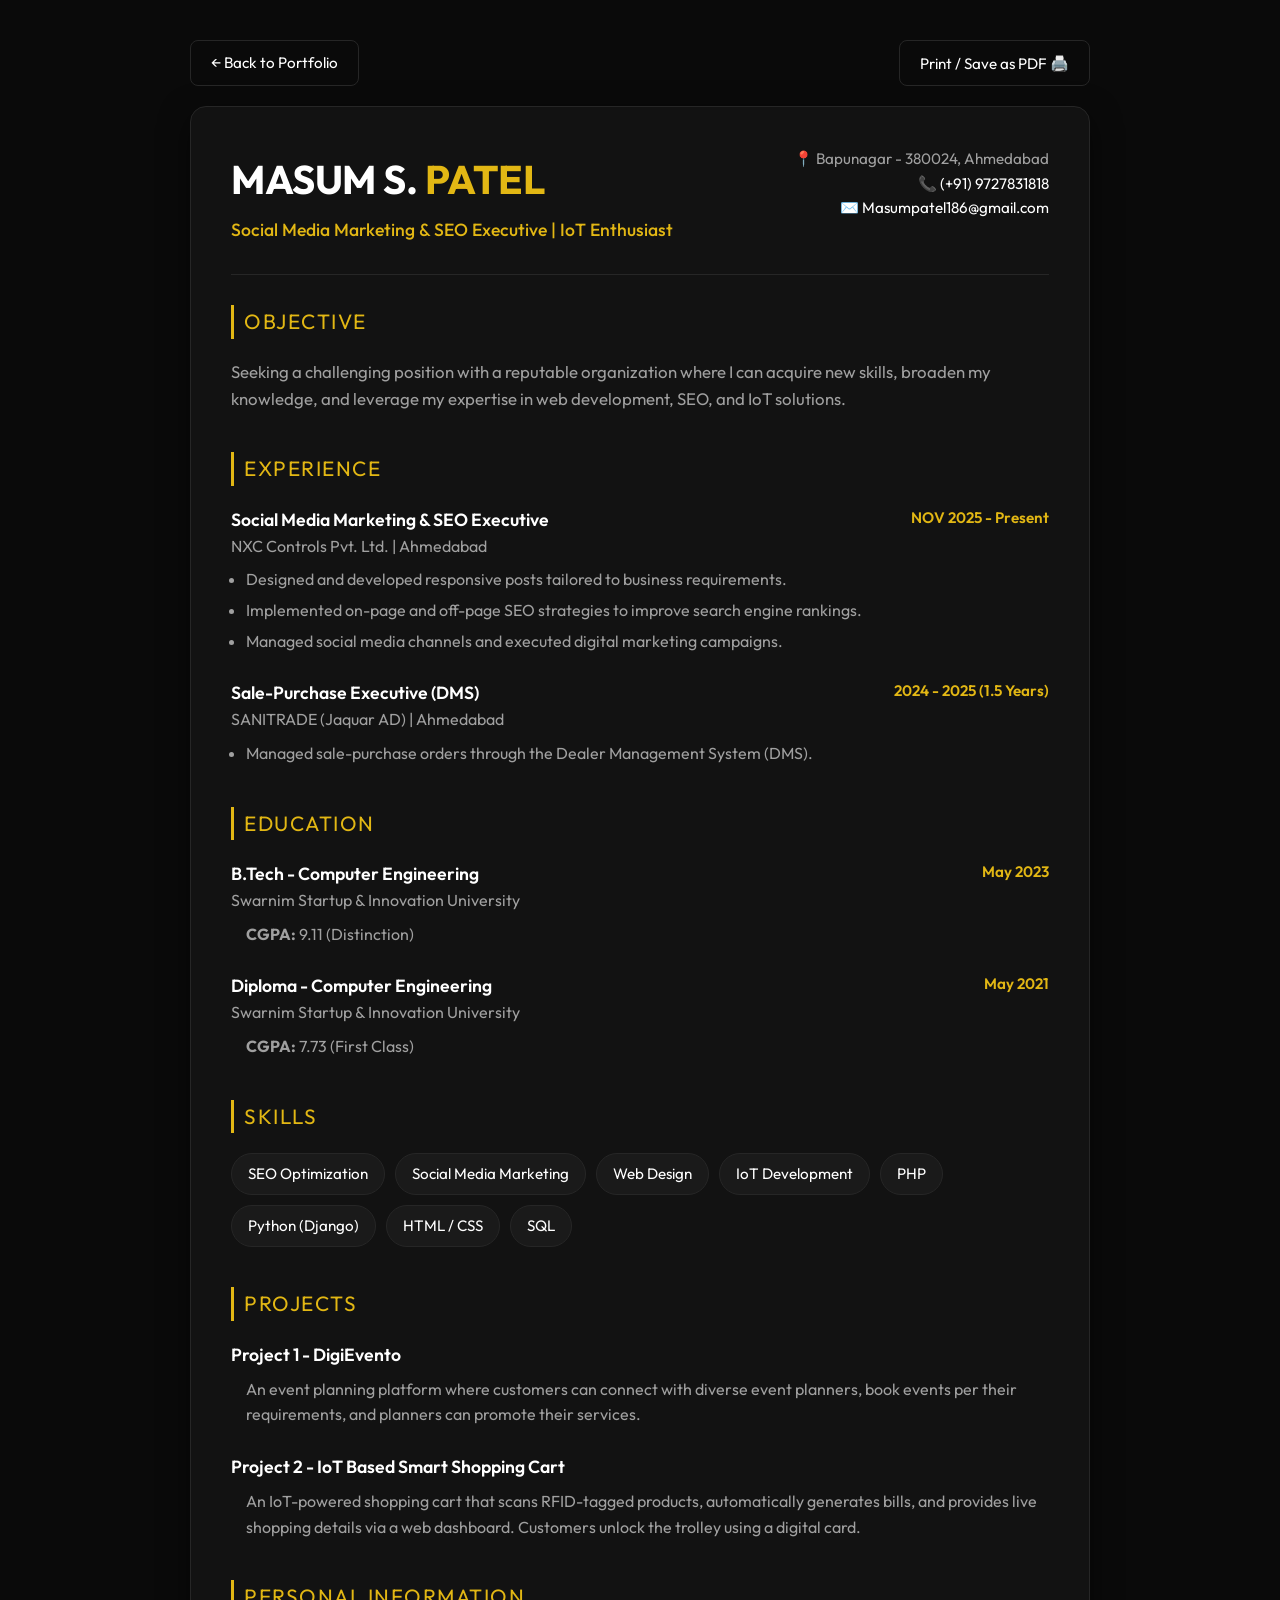
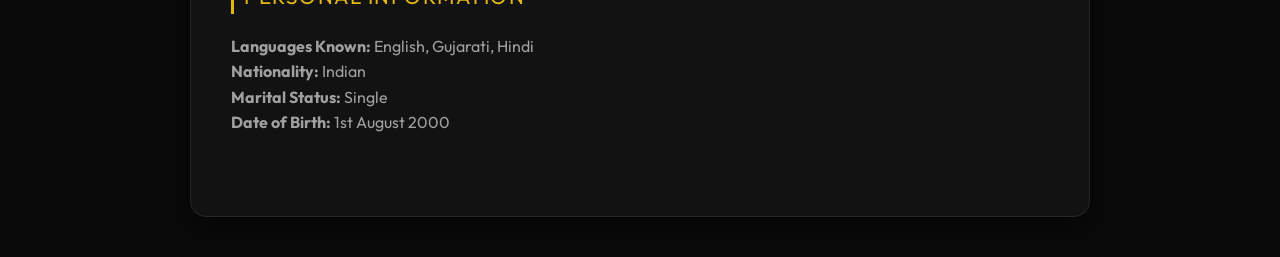
==== commit c9773306: "update" ====
--- a/resum.html
+++ b/resum.html
@@ -7,10 +7,12 @@
     <link href="https://fonts.googleapis.com/css2?family=Outfit:wght@300;400;500;600;700&display=swap" rel="stylesheet">
     <style>
         :root {
-            --bg-color: #ffffff;
-            --text-main: #000000;
-            --text-muted: #444444;
-            --border-color: #000000;
+            --bg-color: #0a0a0a;
+            --card-bg: #121212;
+            --accent-color: #e2b714; /* Golden Accent matching professional portfolios */
+            --text-main: #ffffff;
+            --text-muted: #a0a0a0;
+            --border-color: #262626;
         }
 
         * {
@@ -24,22 +26,23 @@
             background-color: var(--bg-color);
             color: var(--text-main);
             line-height: 1.6;
+            padding: 40px 20px;
+        }
+
+        .resume-container {
+            max-width: 900px;
+            margin: 0 auto;
+            background-color: var(--card-bg);
+            border: 1px solid var(--border-color);
+            border-radius: 16px;
             padding: 40px;
-        }
-
-        /* 100% Full Width Resume Container to match standard PDF */
-        .resume-container {
-            width: 100%;
-            max-width: 1000px;
-            margin: 0 auto;
-            background-color: var(--bg-color);
-            padding: 0px;
-        }
-
-        /* Header Styles matching professional PDF structure */
+            box-shadow: 0 10px 30px rgba(0,0,0,0.5);
+        }
+
+        /* Header Styles */
         header {
-            border-bottom: 2px solid var(--border-color);
-            padding-bottom: 20px;
+            border-bottom: 1px solid var(--border-color);
+            padding-bottom: 30px;
             margin-bottom: 30px;
             display: flex;
             justify-content: space-between;
@@ -49,109 +52,95 @@
         }
 
         .header-left h1 {
-            font-size: 2.8rem;
+            font-size: 2.5rem;
             font-weight: 700;
             letter-spacing: -0.5px;
-            text-transform: uppercase;
+        }
+
+        .header-left h1 span {
+            color: var(--accent-color);
         }
 
         .title-tag {
             font-size: 1.1rem;
-            color: var(--text-muted);
+            color: var(--accent-color);
             margin-top: 5px;
-            font-weight: 600;
-            text-transform: uppercase;
-            letter-spacing: 1px;
+            font-weight: 500;
         }
 
         .header-right {
             text-align: right;
             font-size: 0.95rem;
             color: var(--text-muted);
-            line-height: 1.7;
         }
 
         .header-right a {
             color: var(--text-main);
             text-decoration: none;
-            font-weight: 500;
+            transition: color 0.2s;
         }
 
         .header-right a:hover {
-            text-decoration: underline;
-        }
-
-        /* Section Layout matching standard document structure */
+            color: var(--accent-color);
+        }
+
+        /* Section Layout */
         .section-title {
-            font-size: 1.2rem;
-            color: var(--text-main);
+            font-size: 1.3rem;
+            color: var(--accent-color);
             text-transform: uppercase;
             letter-spacing: 1.5px;
-            margin-bottom: 15px;
-            font-weight: 700;
-            border-bottom: 1px solid var(--border-color);
-            padding-bottom: 5px;
+            margin-bottom: 20px;
+            border-left: 3px solid var(--accent-color);
+            padding-left: 10px;
         }
 
         section {
-            margin-bottom: 35px;
+            margin-bottom: 40px;
         }
 
         p.objective {
             color: var(--text-muted);
             font-size: 1.05rem;
-            text-align: justify;
-        }
-
-        /* Timeline Items for Experience & Education */
+        }
+
+        /* Grid for Experience & Education */
         .timeline-item {
-            margin-bottom: 20px;
+            margin-bottom: 25px;
+            position: relative;
         }
 
         .timeline-header {
             display: flex;
             justify-content: space-between;
-            font-weight: 700;
+            font-weight: 600;
             font-size: 1.1rem;
             flex-wrap: wrap;
         }
 
         .timeline-company {
             color: var(--text-muted);
-            font-weight: 600;
+            font-weight: 400;
             font-size: 1rem;
             margin-bottom: 5px;
         }
 
         .timeline-date {
-            color: var(--text-main);
+            color: var(--accent-color);
             font-size: 0.95rem;
-            font-weight: 700;
         }
 
         .timeline-body {
             color: var(--text-muted);
-            margin-top: 5px;
-            list-style: none;
-            padding-left: 0;
+            margin-top: 8px;
+            padding-left: 15px;
         }
 
         .timeline-body li {
             margin-bottom: 5px;
-            position: relative;
-            padding-left: 15px;
-            font-size: 1.05rem;
-        }
-
-        .timeline-body li::before {
-            content: "•";
-            position: absolute;
-            left: 0;
-            color: var(--text-main);
-            font-weight: bold;
-        }
-
-        /* Skills Layout */
+        }
+
+        /* Skills Tags */
         .skills-grid {
             display: flex;
             flex-wrap: wrap;
@@ -159,105 +148,76 @@
         }
 
         .skill-tag {
-            background-color: #f5f5f5;
-            border: 1px solid #dddddd;
-            padding: 6px 14px;
+            background-color: #1a1a1a;
+            border: 1px solid var(--border-color);
+            padding: 8px 16px;
+            border-radius: 30px;
             font-size: 0.95rem;
-            font-weight: 500;
-            border-radius: 4px;
-            color: var(--text-main);
-        }
-
-        /* Top Action Bar (hidden during printing) */
+            transition: all 0.3s ease;
+        }
+
+        .skill-tag:hover {
+            border-color: var(--accent-color);
+            color: var(--accent-color);
+            transform: translateY(-2px);
+        }
+
+        /* Floating Back/Print Action */
         .actions {
-            width: 100%;
-            max-width: 1000px;
-            margin: 0 auto 30px auto;
+            max-width: 900px;
+            margin: 0 auto 20px auto;
             display: flex;
             justify-content: space-between;
-            align-items: center;
-            border-bottom: 1px solid #eeeeee;
-            padding-bottom: 15px;
         }
 
         .btn {
-            background-color: #000000;
-            border: 1px solid #000000;
-            color: #ffffff;
+            background-color: transparent;
+            border: 1px solid var(--border-color);
+            color: var(--text-main);
             padding: 10px 20px;
-            border-radius: 4px;
+            border-radius: 8px;
             cursor: pointer;
             text-decoration: none;
             font-size: 0.95rem;
-            font-weight: 500;
-            text-transform: uppercase;
-            letter-spacing: 0.5px;
             transition: all 0.2s;
         }
 
         .btn:hover {
-            background-color: transparent;
-            color: #000000;
-        }
-
-        .btn-back {
-            background: transparent;
-            border: none;
-            color: var(--text-main);
-            font-weight: 600;
-        }
-        .btn-back:hover {
-            text-decoration: underline;
-            background: transparent;
-            color: var(--text-main);
-        }
-
-        .personal-info-row p {
-            font-size: 1.05rem;
-            color: var(--text-muted);
-            margin-bottom: 6px;
-        }
-
-        .personal-info-row strong {
-            color: var(--text-main);
-            font-weight: 600;
-            display: inline-block;
-            width: 140px;
-        }
-
-        /* Print Settings optimization */
+            background-color: var(--accent-color);
+            color: #000;
+            border-color: var(--accent-color);
+        }
+
+        /* Print optimization */
         @media print {
-            body { padding: 0; background: #ffffff; }
-            .actions { display: none !important; }
-            .resume-container { max-width: 100%; }
-            .skill-tag { background: transparent !important; border: 1px solid #cccccc !important; }
-        }
-
-        @media (max-width: 768px) {
-            body { padding: 20px; }
-            header { flex-direction: column; gap: 15px; }
-            .header-right { text-align: left; }
-            .header-left h1 { font-size: 2.2rem; }
-            .timeline-header { flex-direction: column; gap: 2px; }
-            .personal-info-row strong { width: auto; margin-right: 10px; }
+            body { background: #fff; color: #000; padding: 0; }
+            .resume-container { border: none; box-shadow: none; padding: 0; background: #fff; color: #000;}
+            .actions, .skill-tag:hover { display: none; }
+            .section-title, .timeline-date, .header-left h1 span, .title-tag { color: #000 !important; border-color: #000 !important; }
+            .skill-tag { background: #fff; color: #000; border: 1px solid #000; }
+            .header-right a { color: #000; }
+        }
+
+        @media (max-width: 600px) {
+            header { flex-direction: column; text-align: center; }
+            .header-right { text-align: center; width: 100%; }
+            .timeline-header { flex-direction: column; }
+            .resume-container { padding: 20px; }
         }
     </style>
 </head>
 <body>
 
-    <!-- TOP ACTION NAVIGATION -->
     <div class="actions">
-        <a href="index.html" class="btn btn-back">← Back to Portfolio</a>
+        <a href="index.html" class="btn">← Back to Portfolio</a>
         <button onclick="window.print()" class="btn">Print / Save as PDF 🖨️</button>
     </div>
 
-    <!-- MAIN RESUME BOX (100% WIDTH / WHITE BACKGROUND) -->
     <div class="resume-container">
-        
         <!-- HEADER -->
         <header>
             <div class="header-left">
-                <h1>MASUM S. PATEL</h1>
+                <h1>MASUM S. <span>PATEL</span></h1>
                 <div class="title-tag">Social Media Marketing & SEO Executive | IoT Enthusiast</div>
             </div>
             <div class="header-right">
@@ -282,7 +242,7 @@
             <div class="timeline-item">
                 <div class="timeline-header">
                     <div>Social Media Marketing & SEO Executive</div>
-                    <div class="timeline-date">NOV 2025 - PRESENT</div>
+                    <div class="timeline-date">NOV 2025 - Present</div>
                 </div>
                 <div class="timeline-company">NXC Controls Pvt. Ltd. | Ahmedabad</div>
                 <ul class="timeline-body">
@@ -295,7 +255,7 @@
             <div class="timeline-item">
                 <div class="timeline-header">
                     <div>Sale-Purchase Executive (DMS)</div>
-                    <div class="timeline-date">2024 - 2025 (1.5 YEARS)</div>
+                    <div class="timeline-date">2024 - 2025 (1.5 Years)</div>
                 </div>
                 <div class="timeline-company">SANITRADE (Jaquar AD) | Ahmedabad</div>
                 <ul class="timeline-body">
@@ -311,7 +271,7 @@
             <div class="timeline-item">
                 <div class="timeline-header">
                     <div>B.Tech - Computer Engineering</div>
-                    <div class="timeline-date">MAY 2023</div>
+                    <div class="timeline-date">May 2023</div>
                 </div>
                 <div class="timeline-company">Swarnim Startup & Innovation University</div>
                 <p class="timeline-body"><strong>CGPA:</strong> 9.11 (Distinction)</p>
@@ -320,7 +280,7 @@
             <div class="timeline-item">
                 <div class="timeline-header">
                     <div>Diploma - Computer Engineering</div>
-                    <div class="timeline-date">MAY 2021</div>
+                    <div class="timeline-date">May 2021</div>
                 </div>
                 <div class="timeline-company">Swarnim Startup & Innovation University</div>
                 <p class="timeline-body"><strong>CGPA:</strong> 7.73 (First Class)</p>
@@ -350,7 +310,7 @@
                 <div class="timeline-header">
                     <div>Project 1 - DigiEvento</div>
                 </div>
-                <p class="timeline-body" style="color: var(--text-muted); margin-top: 5px; font-size: 1.05rem;">
+                <p class="timeline-body">
                     An event planning platform where customers can connect with diverse event planners, book events per their requirements, and planners can promote their services.
                 </p>
             </div>
@@ -359,21 +319,19 @@
                 <div class="timeline-header">
                     <div>Project 2 - IoT Based Smart Shopping Cart</div>
                 </div>
-                <p class="timeline-body" style="color: var(--text-muted); margin-top: 5px; font-size: 1.05rem;">
+                <p class="timeline-body">
                     An IoT-powered shopping cart that scans RFID-tagged products, automatically generates bills, and provides live shopping details via a web dashboard. Customers unlock the trolley using a digital card.
                 </p>
             </div>
         </section>
 
         <!-- PERSONAL INFO -->
-        <section style="margin-bottom: 0;">
+        <section>
             <div class="section-title">Personal Information</div>
-            <div class="personal-info-row">
-                <p><strong>Languages Known:</strong> English, Gujarati, Hindi</p>
-                <p><strong>Nationality:</strong> Indian</p>
-                <p><strong>Marital Status:</strong> Single</p>
-                <p><strong>Date of Birth:</strong> 1st August 2000</p>
-            </div>
+            <p style="color: var(--text-muted);"><strong>Languages Known:</strong> English, Gujarati, Hindi</p>
+            <p style="color: var(--text-muted);"><strong>Nationality:</strong> Indian</p>
+            <p style="color: var(--text-muted);"><strong>Marital Status:</strong> Single</p>
+            <p style="color: var(--text-muted);"><strong>Date of Birth:</strong> 1st August 2000</p>
         </section>
     </div>
 
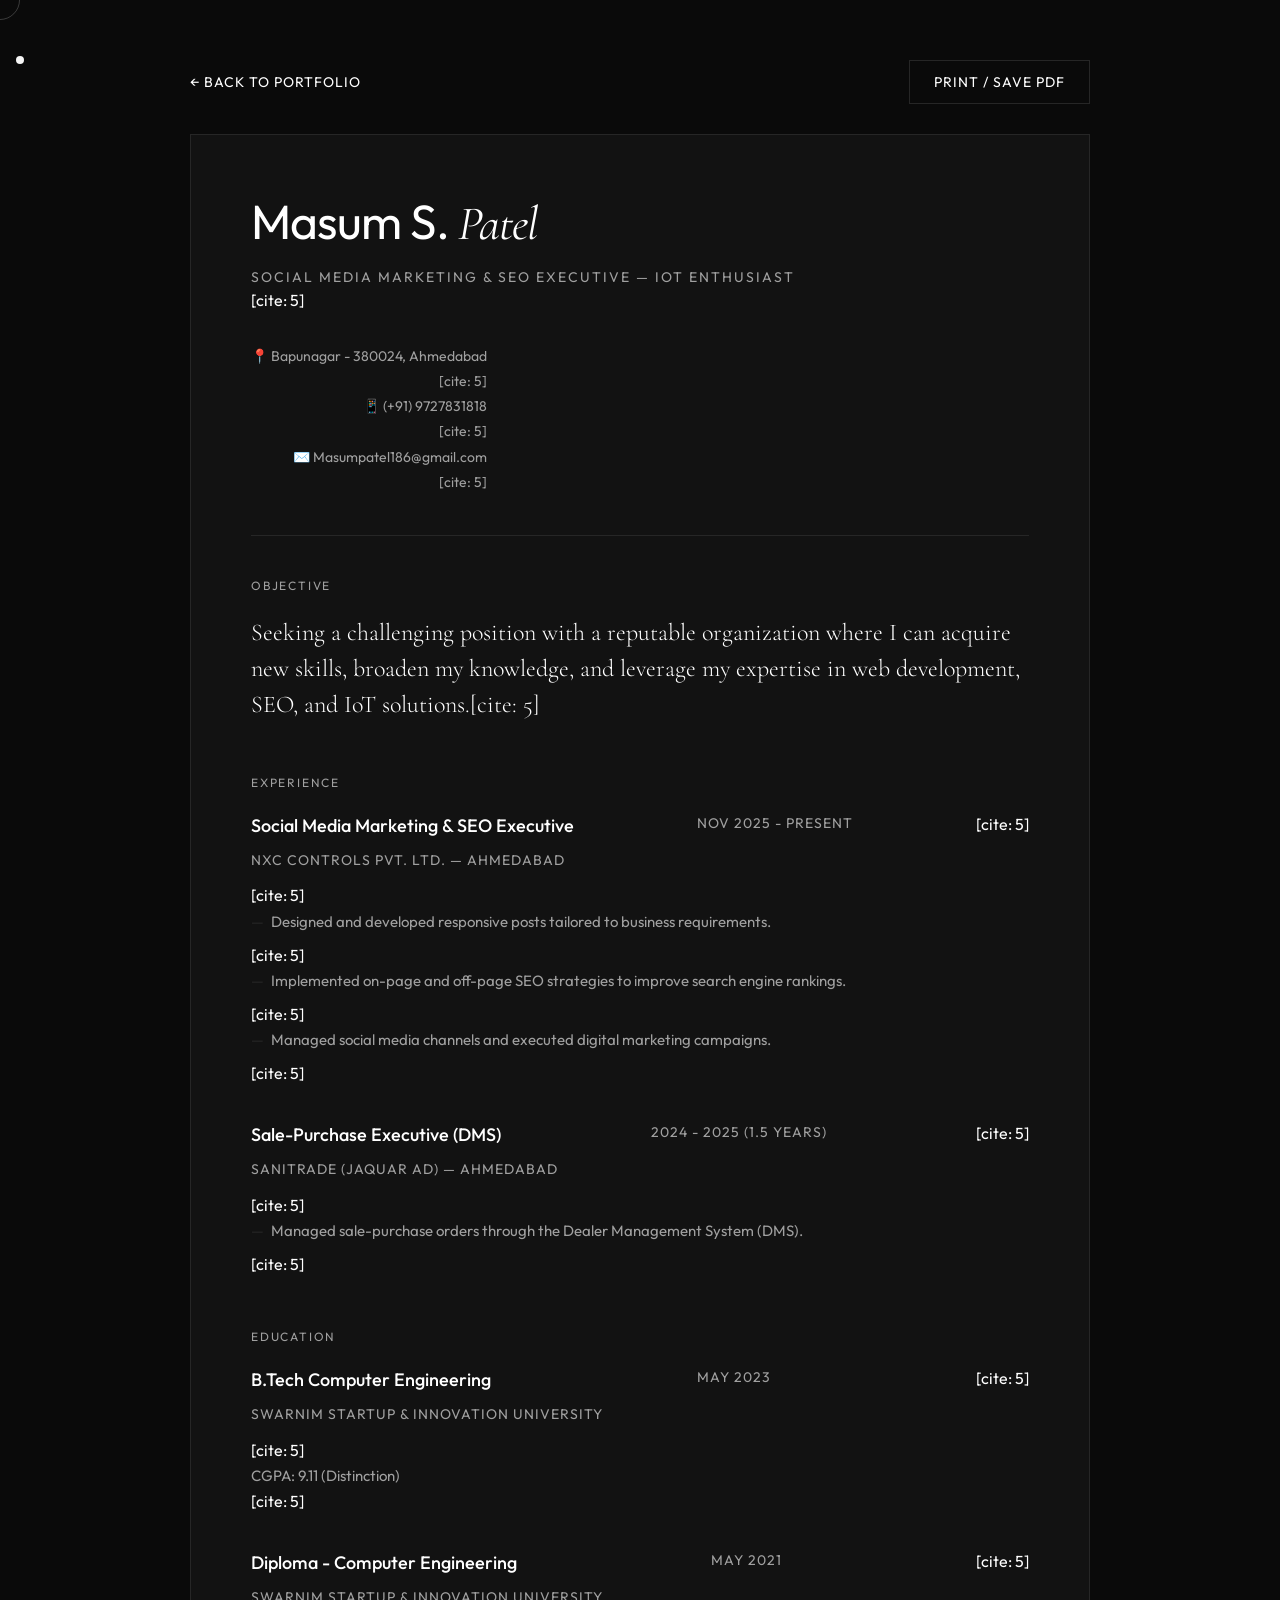
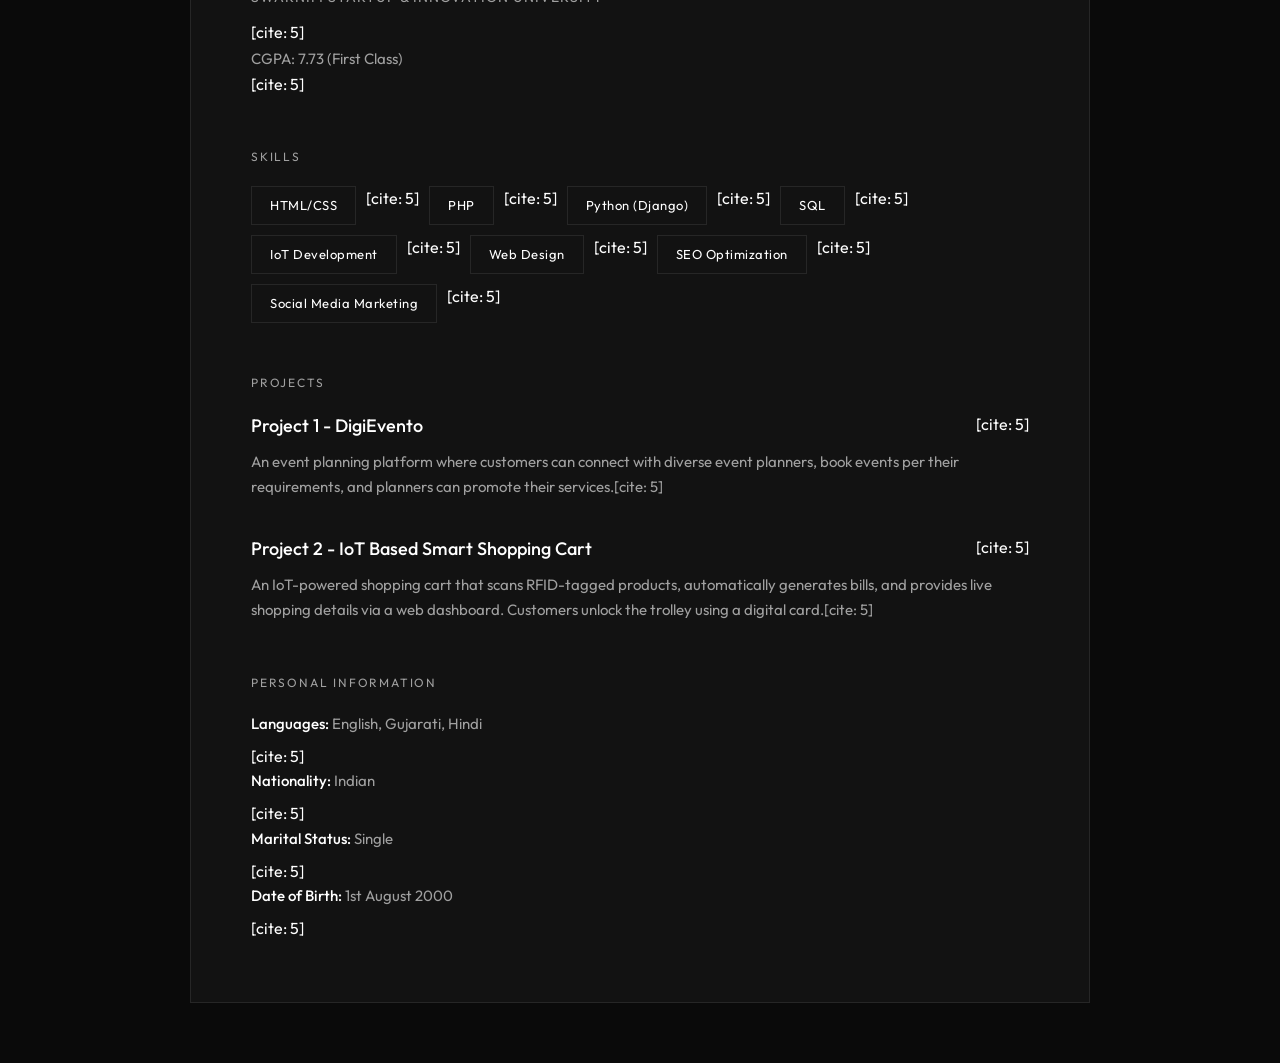
==== commit 1f9375cd: "update full code" ====
--- a/resum.html
+++ b/resum.html
@@ -1,339 +1,449 @@
 <!DOCTYPE html>
 <html lang="en">
 <head>
-    <meta charset="UTF-8">
-    <meta name="viewport" content="width=device-width, initial-scale=1.0">
-    <title>Masum S. Patel - Online Resume</title>
-    <link href="https://fonts.googleapis.com/css2?family=Outfit:wght@300;400;500;600;700&display=swap" rel="stylesheet">
-    <style>
-        :root {
-            --bg-color: #0a0a0a;
-            --card-bg: #121212;
-            --accent-color: #e2b714; /* Golden Accent matching professional portfolios */
-            --text-main: #ffffff;
-            --text-muted: #a0a0a0;
-            --border-color: #262626;
-        }
-
-        * {
-            box-sizing: border-box;
-            margin: 0;
-            padding: 0;
-            font-family: 'Outfit', sans-serif;
-        }
-
-        body {
-            background-color: var(--bg-color);
-            color: var(--text-main);
-            line-height: 1.6;
-            padding: 40px 20px;
-        }
-
-        .resume-container {
-            max-width: 900px;
-            margin: 0 auto;
-            background-color: var(--card-bg);
-            border: 1px solid var(--border-color);
-            border-radius: 16px;
-            padding: 40px;
-            box-shadow: 0 10px 30px rgba(0,0,0,0.5);
-        }
-
-        /* Header Styles */
-        header {
-            border-bottom: 1px solid var(--border-color);
-            padding-bottom: 30px;
-            margin-bottom: 30px;
-            display: flex;
-            justify-content: space-between;
-            align-items: flex-start;
-            flex-wrap: wrap;
-            gap: 20px;
-        }
-
-        .header-left h1 {
-            font-size: 2.5rem;
-            font-weight: 700;
-            letter-spacing: -0.5px;
-        }
-
-        .header-left h1 span {
-            color: var(--accent-color);
-        }
-
-        .title-tag {
-            font-size: 1.1rem;
-            color: var(--accent-color);
-            margin-top: 5px;
-            font-weight: 500;
-        }
-
-        .header-right {
-            text-align: right;
-            font-size: 0.95rem;
-            color: var(--text-muted);
-        }
-
-        .header-right a {
-            color: var(--text-main);
-            text-decoration: none;
-            transition: color 0.2s;
-        }
-
-        .header-right a:hover {
-            color: var(--accent-color);
-        }
-
-        /* Section Layout */
-        .section-title {
-            font-size: 1.3rem;
-            color: var(--accent-color);
-            text-transform: uppercase;
-            letter-spacing: 1.5px;
-            margin-bottom: 20px;
-            border-left: 3px solid var(--accent-color);
-            padding-left: 10px;
-        }
-
-        section {
-            margin-bottom: 40px;
-        }
-
-        p.objective {
-            color: var(--text-muted);
-            font-size: 1.05rem;
-        }
-
-        /* Grid for Experience & Education */
-        .timeline-item {
-            margin-bottom: 25px;
-            position: relative;
-        }
-
-        .timeline-header {
-            display: flex;
-            justify-content: space-between;
-            font-weight: 600;
-            font-size: 1.1rem;
-            flex-wrap: wrap;
-        }
-
-        .timeline-company {
-            color: var(--text-muted);
-            font-weight: 400;
-            font-size: 1rem;
-            margin-bottom: 5px;
-        }
-
-        .timeline-date {
-            color: var(--accent-color);
-            font-size: 0.95rem;
-        }
-
-        .timeline-body {
-            color: var(--text-muted);
-            margin-top: 8px;
-            padding-left: 15px;
-        }
-
-        .timeline-body li {
-            margin-bottom: 5px;
-        }
-
-        /* Skills Tags */
-        .skills-grid {
-            display: flex;
-            flex-wrap: wrap;
-            gap: 10px;
-        }
-
-        .skill-tag {
-            background-color: #1a1a1a;
-            border: 1px solid var(--border-color);
-            padding: 8px 16px;
-            border-radius: 30px;
-            font-size: 0.95rem;
-            transition: all 0.3s ease;
-        }
-
-        .skill-tag:hover {
-            border-color: var(--accent-color);
-            color: var(--accent-color);
-            transform: translateY(-2px);
-        }
-
-        /* Floating Back/Print Action */
-        .actions {
-            max-width: 900px;
-            margin: 0 auto 20px auto;
-            display: flex;
-            justify-content: space-between;
-        }
-
-        .btn {
-            background-color: transparent;
-            border: 1px solid var(--border-color);
-            color: var(--text-main);
-            padding: 10px 20px;
-            border-radius: 8px;
-            cursor: pointer;
-            text-decoration: none;
-            font-size: 0.95rem;
-            transition: all 0.2s;
-        }
-
-        .btn:hover {
-            background-color: var(--accent-color);
-            color: #000;
-            border-color: var(--accent-color);
-        }
-
-        /* Print optimization */
-        @media print {
-            body { background: #fff; color: #000; padding: 0; }
-            .resume-container { border: none; box-shadow: none; padding: 0; background: #fff; color: #000;}
-            .actions, .skill-tag:hover { display: none; }
-            .section-title, .timeline-date, .header-left h1 span, .title-tag { color: #000 !important; border-color: #000 !important; }
-            .skill-tag { background: #fff; color: #000; border: 1px solid #000; }
-            .header-right a { color: #000; }
-        }
-
-        @media (max-width: 600px) {
-            header { flex-direction: column; text-align: center; }
-            .header-right { text-align: center; width: 100%; }
-            .timeline-header { flex-direction: column; }
-            .resume-container { padding: 20px; }
-        }
-    </style>
+<meta charset="UTF-8">
+<meta name="viewport" content="width=device-width, initial-scale=1.0">
+<title>Masum Patel - Resume</title>
+<link href="https://fonts.googleapis.com/css2?family=Cormorant+Garamond:ital,wght@0,300;0,400;0,600;1,300;1,400&family=Outfit:wght@300;400;500;600&display=swap" rel="stylesheet">
+<style>
+  :root {
+    --bg-color: #0a0a0a;
+    --card-bg: #121212;
+    --accent-color: #e2b714;
+    --text-main: #ffffff;
+    --text-mid: #a0a0a0;
+    --border-color: #262626;
+  }
+
+  * {
+    box-sizing: border-box;
+    margin: 0;
+    padding: 0;
+    font-family: 'Outfit', sans-serif;
+  }
+
+  body {
+    background-color: var(--bg-color);
+    color: var(--text-main);
+    line-height: 1.6;
+    padding: 60px 20px;
+    overflow-x: hidden;
+  }
+
+  /* Custom Cursor Elements matching portfolio */
+  .cursor {
+    width: 8px;
+    height: 8px;
+    background: var(--text-main);
+    border-radius: 50%;
+    position: fixed;
+    transform: translate(-50%, -50%);
+    pointer-events: none;
+    z-index: 9999;
+    mix-blend-mode: difference;
+  }
+  .cursor-ring {
+    width: 40px;
+    height: 40px;
+    border: 1px solid rgba(255, 255, 255, 0.2);
+    border-radius: 50%;
+    position: fixed;
+    transform: translate(-50%, -50%);
+    pointer-events: none;
+    z-index: 9998;
+    transition: width 0.3s, height 0.3s, background-color 0.3s;
+  }
+  .cursor-ring.hovering {
+    width: 60px;
+    height: 60px;
+    background-color: rgba(255, 255, 255, 0.05);
+    border-color: var(--text-main);
+  }
+
+  /* Action Buttons Grid */
+  .actions-nav {
+    max-width: 900px;
+    margin: 0 auto 30px auto;
+    display: flex;
+    justify-content: space-between;
+    align-items: center;
+  }
+
+  .btn-back {
+    color: var(--text-main);
+    text-decoration: none;
+    font-size: 14px;
+    letter-spacing: 1px;
+    text-transform: uppercase;
+    transition: opacity 0.3s;
+  }
+  .btn-back:hover {
+    opacity: 0.7;
+  }
+
+  .btn-print {
+    background: transparent;
+    border: 1px solid var(--border-color);
+    color: var(--text-main);
+    padding: 12px 24px;
+    border-radius: 0px;
+    font-size: 14px;
+    text-transform: uppercase;
+    letter-spacing: 1px;
+    cursor: pointer;
+    transition: all 0.3s ease;
+  }
+  .btn-print:hover {
+    background: var(--text-main);
+    color: var(--bg-color);
+    border-color: var(--text-main);
+  }
+
+  /* Main Container Layout */
+  .resume-layout {
+    max-width: 900px;
+    margin: 0 auto;
+    background-color: var(--card-bg);
+    border: 1px solid var(--border-color);
+    padding: 60px;
+    position: relative;
+  }
+
+  /* Header Section */
+  .resume-header {
+    border-bottom: 1px solid var(--border-color);
+    padding-bottom: 40px;
+    margin-bottom: 40px;
+    display: flex;
+    justify-content: space-between;
+    align-items: flex-start;
+    flex-wrap: wrap;
+    gap: 30px;
+  }
+
+  .header-left h1 {
+    font-size: 3rem;
+    font-weight: 400;
+    letter-spacing: -1px;
+    line-height: 1.1;
+  }
+  .header-left h1 em {
+    font-family: 'Cormorant Garamond', serif;
+    font-style: italic;
+    font-weight: 400;
+  }
+  .header-tagline {
+    font-size: 14px;
+    color: var(--text-mid);
+    text-transform: uppercase;
+    letter-spacing: 2px;
+    margin-top: 15px;
+  }
+
+  .header-right {
+    text-align: right;
+    font-size: 14px;
+    color: var(--text-mid);
+    line-height: 1.8;
+  }
+  .header-right a {
+    color: inherit;
+    text-decoration: none;
+    transition: color 0.3s;
+  }
+  .header-right a:hover {
+    color: var(--text-main);
+  }
+
+  /* Block Sections */
+  .resume-section {
+    margin-bottom: 50px;
+  }
+  .section-eyebrow {
+    font-size: 12px;
+    text-transform: uppercase;
+    letter-spacing: 0.15em;
+    color: var(--text-mid);
+    margin-bottom: 20px;
+  }
+
+  .objective-text {
+    font-family: 'Cormorant Garamond', serif;
+    font-size: 24px;
+    line-height: 1.5;
+    color: var(--text-main);
+    font-weight: 300;
+  }
+
+  /* Info / Data Grids */
+  .info-item {
+    margin-bottom: 35px;
+  }
+  .info-row {
+    display: flex;
+    justify-content: space-between;
+    align-items: flex-start;
+    margin-bottom: 8px;
+    flex-wrap: wrap;
+    gap: 10px;
+  }
+  .info-title {
+    font-size: 18px;
+    font-weight: 500;
+    color: var(--text-main);
+  }
+  .info-date {
+    font-size: 14px;
+    color: var(--text-mid);
+    letter-spacing: 1px;
+  }
+  .info-sub {
+    font-size: 14px;
+    color: var(--text-mid);
+    text-transform: uppercase;
+    letter-spacing: 1px;
+    margin-bottom: 12px;
+  }
+  .info-desc {
+    font-size: 15px;
+    color: var(--text-mid);
+    line-height: 1.7;
+  }
+
+  /* List Styling mapping process steps */
+  .info-list {
+    list-style: none;
+    padding-left: 0;
+  }
+  .info-list li {
+    font-size: 15px;
+    color: var(--text-mid);
+    line-height: 1.7;
+    margin-bottom: 8px;
+    position: relative;
+    padding-left: 20px;
+  }
+  .info-list li::before {
+    content: "—";
+    position: absolute;
+    left: 0;
+    color: var(--border-color);
+  }
+
+  /* Tools Tags format */
+  .tools-wrap {
+    display: flex;
+    flex-wrap: wrap;
+    gap: 10px;
+  }
+  .tool-tag {
+    background: transparent;
+    border: 1px solid var(--border-color);
+    padding: 8px 18px;
+    font-size: 13px;
+    letter-spacing: 0.5px;
+    color: var(--text-main);
+    transition: border-color 0.3s;
+  }
+  .tool-tag:hover {
+    border-color: var(--text-main);
+  }
+
+  .personal-details p {
+    font-size: 15px;
+    color: var(--text-mid);
+    margin-bottom: 8px;
+  }
+  .personal-details strong {
+    color: var(--text-main);
+    font-weight: 500;
+  }
+
+  /* Print Media Layout Fixes */
+  @media print {
+    body { background: #ffffff; color: #000000; padding: 0; }
+    .resume-layout { border: none; padding: 0; background: #ffffff; color: #000000; }
+    .actions-nav, .cursor, .cursor-ring { display: none; }
+    .section-eyebrow, .info-date, .header-right, .info-sub, .info-desc, .info-list li, .personal-details p { color: #000000 !important; }
+    .header-left h1, .info-title, .personal-details strong, .objective-text { color: #000000 !important; }
+    .tool-tag { border: 1px solid #000000 !important; color: #000000 !important; }
+    .info-list li::before { color: #000000 !important; }
+  }
+
+  @media (max-width: 768px) {
+    .resume-layout { padding: 30px 20px; }
+    .resume-header { flex-direction: column; gap: 15px; }
+    .header-right { text-align: left; }
+    .header-left h1 { font-size: 2.2rem; }
+    .info-row { flex-direction: column; gap: 5px; }
+  }
+</style>
 </head>
 <body>
 
-    <div class="actions">
-        <a href="index.html" class="btn">← Back to Portfolio</a>
-        <button onclick="window.print()" class="btn">Print / Save as PDF 🖨️</button>
-    </div>
-
-    <div class="resume-container">
-        <!-- HEADER -->
-        <header>
-            <div class="header-left">
-                <h1>MASUM S. <span>PATEL</span></h1>
-                <div class="title-tag">Social Media Marketing & SEO Executive | IoT Enthusiast</div>
-            </div>
-            <div class="header-right">
-                <p>📍 Bapunagar - 380024, Ahmedabad</p>
-                <p>📞 <a href="tel:+919727831818">(+91) 9727831818</a></p>
-                <p>✉️ <a href="mailto:Masumpatel186@gmail.com">Masumpatel186@gmail.com</a></p>
-            </div>
-        </header>
-
-        <!-- OBJECTIVE -->
-        <section>
-            <div class="section-title">Objective</div>
-            <p class="objective">
-                Seeking a challenging position with a reputable organization where I can acquire new skills, broaden my knowledge, and leverage my expertise in web development, SEO, and IoT solutions.
-            </p>
-        </section>
-
-        <!-- EXPERIENCE -->
-        <section>
-            <div class="section-title">Experience</div>
-            
-            <div class="timeline-item">
-                <div class="timeline-header">
-                    <div>Social Media Marketing & SEO Executive</div>
-                    <div class="timeline-date">NOV 2025 - Present</div>
-                </div>
-                <div class="timeline-company">NXC Controls Pvt. Ltd. | Ahmedabad</div>
-                <ul class="timeline-body">
-                    <li>Designed and developed responsive posts tailored to business requirements.</li>
-                    <li>Implemented on-page and off-page SEO strategies to improve search engine rankings.</li>
-                    <li>Managed social media channels and executed digital marketing campaigns.</li>
-                </ul>
-            </div>
-
-            <div class="timeline-item">
-                <div class="timeline-header">
-                    <div>Sale-Purchase Executive (DMS)</div>
-                    <div class="timeline-date">2024 - 2025 (1.5 Years)</div>
-                </div>
-                <div class="timeline-company">SANITRADE (Jaquar AD) | Ahmedabad</div>
-                <ul class="timeline-body">
-                    <li>Managed sale-purchase orders through the Dealer Management System (DMS).</li>
-                </ul>
-            </div>
-        </section>
-
-        <!-- EDUCATION -->
-        <section>
-            <div class="section-title">Education</div>
-
-            <div class="timeline-item">
-                <div class="timeline-header">
-                    <div>B.Tech - Computer Engineering</div>
-                    <div class="timeline-date">May 2023</div>
-                </div>
-                <div class="timeline-company">Swarnim Startup & Innovation University</div>
-                <p class="timeline-body"><strong>CGPA:</strong> 9.11 (Distinction)</p>
-            </div>
-
-            <div class="timeline-item">
-                <div class="timeline-header">
-                    <div>Diploma - Computer Engineering</div>
-                    <div class="timeline-date">May 2021</div>
-                </div>
-                <div class="timeline-company">Swarnim Startup & Innovation University</div>
-                <p class="timeline-body"><strong>CGPA:</strong> 7.73 (First Class)</p>
-            </div>
-        </section>
-
-        <!-- SKILLS -->
-        <section>
-            <div class="section-title">Skills</div>
-            <div class="skills-grid">
-                <div class="skill-tag">SEO Optimization</div>
-                <div class="skill-tag">Social Media Marketing</div>
-                <div class="skill-tag">Web Design</div>
-                <div class="skill-tag">IoT Development</div>
-                <div class="skill-tag">PHP</div>
-                <div class="skill-tag">Python (Django)</div>
-                <div class="skill-tag">HTML / CSS</div>
-                <div class="skill-tag">SQL</div>
-            </div>
-        </section>
-
-        <!-- PROJECTS -->
-        <section>
-            <div class="section-title">Projects</div>
-
-            <div class="timeline-item">
-                <div class="timeline-header">
-                    <div>Project 1 - DigiEvento</div>
-                </div>
-                <p class="timeline-body">
-                    An event planning platform where customers can connect with diverse event planners, book events per their requirements, and planners can promote their services.
-                </p>
-            </div>
-
-            <div class="timeline-item">
-                <div class="timeline-header">
-                    <div>Project 2 - IoT Based Smart Shopping Cart</div>
-                </div>
-                <p class="timeline-body">
-                    An IoT-powered shopping cart that scans RFID-tagged products, automatically generates bills, and provides live shopping details via a web dashboard. Customers unlock the trolley using a digital card.
-                </p>
-            </div>
-        </section>
-
-        <!-- PERSONAL INFO -->
-        <section>
-            <div class="section-title">Personal Information</div>
-            <p style="color: var(--text-muted);"><strong>Languages Known:</strong> English, Gujarati, Hindi</p>
-            <p style="color: var(--text-muted);"><strong>Nationality:</strong> Indian</p>
-            <p style="color: var(--text-muted);"><strong>Marital Status:</strong> Single</p>
-            <p style="color: var(--text-muted);"><strong>Date of Birth:</strong> 1st August 2000</p>
-        </section>
-    </div>
+<div class="cursor" id="cursor"></div>
+<div class="cursor-ring" id="cursorRing"></div>
+
+<!-- TOP NAV ACTIONS -->
+<div class="actions-nav">
+  <a href="index.html" class="btn-back">← Back To Portfolio</a>
+  <button onclick="window.print()" class="btn-print">Print / Save PDF</button>
+</div>
+
+<!-- RESUME CONTENT BOX -->
+<div class="resume-layout">
+  
+  <!-- HEADER -->
+  <header class="resume-header">
+    <div class="header-left">
+      <h1>Masum S. <em>Patel</em></h1>
+      <div class="header-tagline">Social Media Marketing & SEO Executive — IoT Enthusiast</div>[cite: 5]
+    </div>
+    <div class="header-right">
+      <p>📍 Bapunagar - 380024, Ahmedabad</p>[cite: 5]
+      <p>📱 <a href="tel:+919727831818">(+91) 9727831818</a></p>[cite: 5]
+      <p>✉️ <a href="mailto:Masumpatel186@gmail.com">Masumpatel186@gmail.com</a></p>[cite: 5]
+    </div>
+  </header>
+
+  <!-- OBJECTIVE -->
+  <section class="resume-section">
+    <div class="section-eyebrow">Objective</div>
+    <p class="objective-text">
+      Seeking a challenging position with a reputable organization where I can acquire new skills, broaden my knowledge, and leverage my expertise in web development, SEO, and IoT solutions.[cite: 5]
+    </p>
+  </section>
+
+  <!-- EXPERIENCE -->
+  <section class="resume-section">
+    <div class="section-eyebrow">Experience</div>
+    
+    <div class="info-item">
+      <div class="info-row">
+        <div class="info-title">Social Media Marketing & SEO Executive</div>
+        <div class="info-date">NOV 2025 - PRESENT</div>[cite: 5]
+      </div>
+      <div class="info-sub">NXC Controls Pvt. Ltd. — Ahmedabad</div>[cite: 5]
+      <ul class="info-list">
+        <li>Designed and developed responsive posts tailored to business requirements.</li>[cite: 5]
+        <li>Implemented on-page and off-page SEO strategies to improve search engine rankings.</li>[cite: 5]
+        <li>Managed social media channels and executed digital marketing campaigns.</li>[cite: 5]
+      </ul>
+    </div>
+
+    <div class="info-item">
+      <div class="info-row">
+        <div class="info-title">Sale-Purchase Executive (DMS)</div>
+        <div class="info-date">2024 - 2025 (1.5 YEARS)</div>[cite: 5]
+      </div>
+      <div class="info-sub">SANITRADE (Jaquar AD) — Ahmedabad</div>[cite: 5]
+      <ul class="info-list">
+        <li>Managed sale-purchase orders through the Dealer Management System (DMS).</li>[cite: 5]
+      </ul>
+    </div>
+  </section>
+
+  <!-- EDUCATION -->
+  <section class="resume-section">
+    <div class="section-eyebrow">Education</div>
+
+    <div class="info-item">
+      <div class="info-row">
+        <div class="info-title">B.Tech Computer Engineering</div>
+        <div class="info-date">MAY 2023</div>[cite: 5]
+      </div>
+      <div class="info-sub">Swarnim Startup & Innovation University</div>[cite: 5]
+      <div class="info-desc">CGPA: 9.11 (Distinction)</div>[cite: 5]
+    </div>
+
+    <div class="info-item">
+      <div class="info-row">
+        <div class="info-title">Diploma - Computer Engineering</div>
+        <div class="info-date">MAY 2021</div>[cite: 5]
+      </div>
+      <div class="info-sub">Swarnim Startup & Innovation University</div>[cite: 5]
+      <div class="info-desc">CGPA: 7.73 (First Class)</div>[cite: 5]
+    </div>
+  </section>
+
+  <!-- SKILLS -->
+  <section class="resume-section">
+    <div class="section-eyebrow">Skills</div>
+    <div class="tools-wrap">
+      <span class="tool-tag">HTML/CSS</span>[cite: 5]
+      <span class="tool-tag">PHP</span>[cite: 5]
+      <span class="tool-tag">Python (Django)</span>[cite: 5]
+      <span class="tool-tag">SQL</span>[cite: 5]
+      <span class="tool-tag">IoT Development</span>[cite: 5]
+      <span class="tool-tag">Web Design</span>[cite: 5]
+      <span class="tool-tag">SEO Optimization</span>[cite: 5]
+      <span class="tool-tag">Social Media Marketing</span>[cite: 5]
+    </div>
+  </section>
+
+  <!-- PROJECTS -->
+  <section class="resume-section">
+    <div class="section-eyebrow">Projects</div>
+
+    <div class="info-item">
+      <div class="info-row">
+        <div class="info-title">Project 1 - DigiEvento</div>[cite: 5]
+      </div>
+      <div class="info-desc">
+        An event planning platform where customers can connect with diverse event planners, book events per their requirements, and planners can promote their services.[cite: 5]
+      </div>
+    </div>
+
+    <div class="info-item">
+      <div class="info-row">
+        <div class="info-title">Project 2 - IoT Based Smart Shopping Cart</div>[cite: 5]
+      </div>
+      <div class="info-desc">
+        An IoT-powered shopping cart that scans RFID-tagged products, automatically generates bills, and provides live shopping details via a web dashboard. Customers unlock the trolley using a digital card.[cite: 5]
+      </div>
+    </div>
+  </section>
+
+  <!-- PERSONAL INFO -->
+  <section class="resume-section" style="margin-bottom: 0;">
+    <div class="section-eyebrow">Personal Information</div>
+    <div class="personal-details">
+      <p><strong>Languages:</strong> English, Gujarati, Hindi</p>[cite: 5]
+      <p><strong>Nationality:</strong> Indian</p>[cite: 5]
+      <p><strong>Marital Status:</strong> Single</p>[cite: 5]
+      <p><strong>Date of Birth:</strong> 1st August 2000</p>[cite: 5]
+    </div>
+  </section>
+
+</div>
+
+<!-- CURSOR SCRIPT FROM PORTFOLIO -->
+<script>
+const cursor = document.getElementById('cursor');
+const ring = document.getElementById('cursorRing');
+let mx = 0, my = 0, rx = 0, ry = 0;
+
+document.addEventListener('mousemove', e => { 
+  mx = e.clientX; 
+  my = e.clientY; 
+  cursor.style.left = mx+'px'; 
+  cursor.style.top = my+'px'; 
+});
+
+function animRing() { 
+  rx += (mx - rx) * 0.12; 
+  ry += (my - ry) * 0.12; 
+  ring.style.left = rx+'px'; 
+  ring.style.top = ry+'px'; 
+  requestAnimationFrame(animRing); 
+}
+animRing();
+
+document.querySelectorAll('a, button, .tool-tag').forEach(el => {
+  el.addEventListener('mouseenter', () => ring.classList.add('hovering'));
+  el.addEventListener('mouseleave', () => ring.classList.remove('hovering'));
+});
+</script>
 
 </body>
 </html>
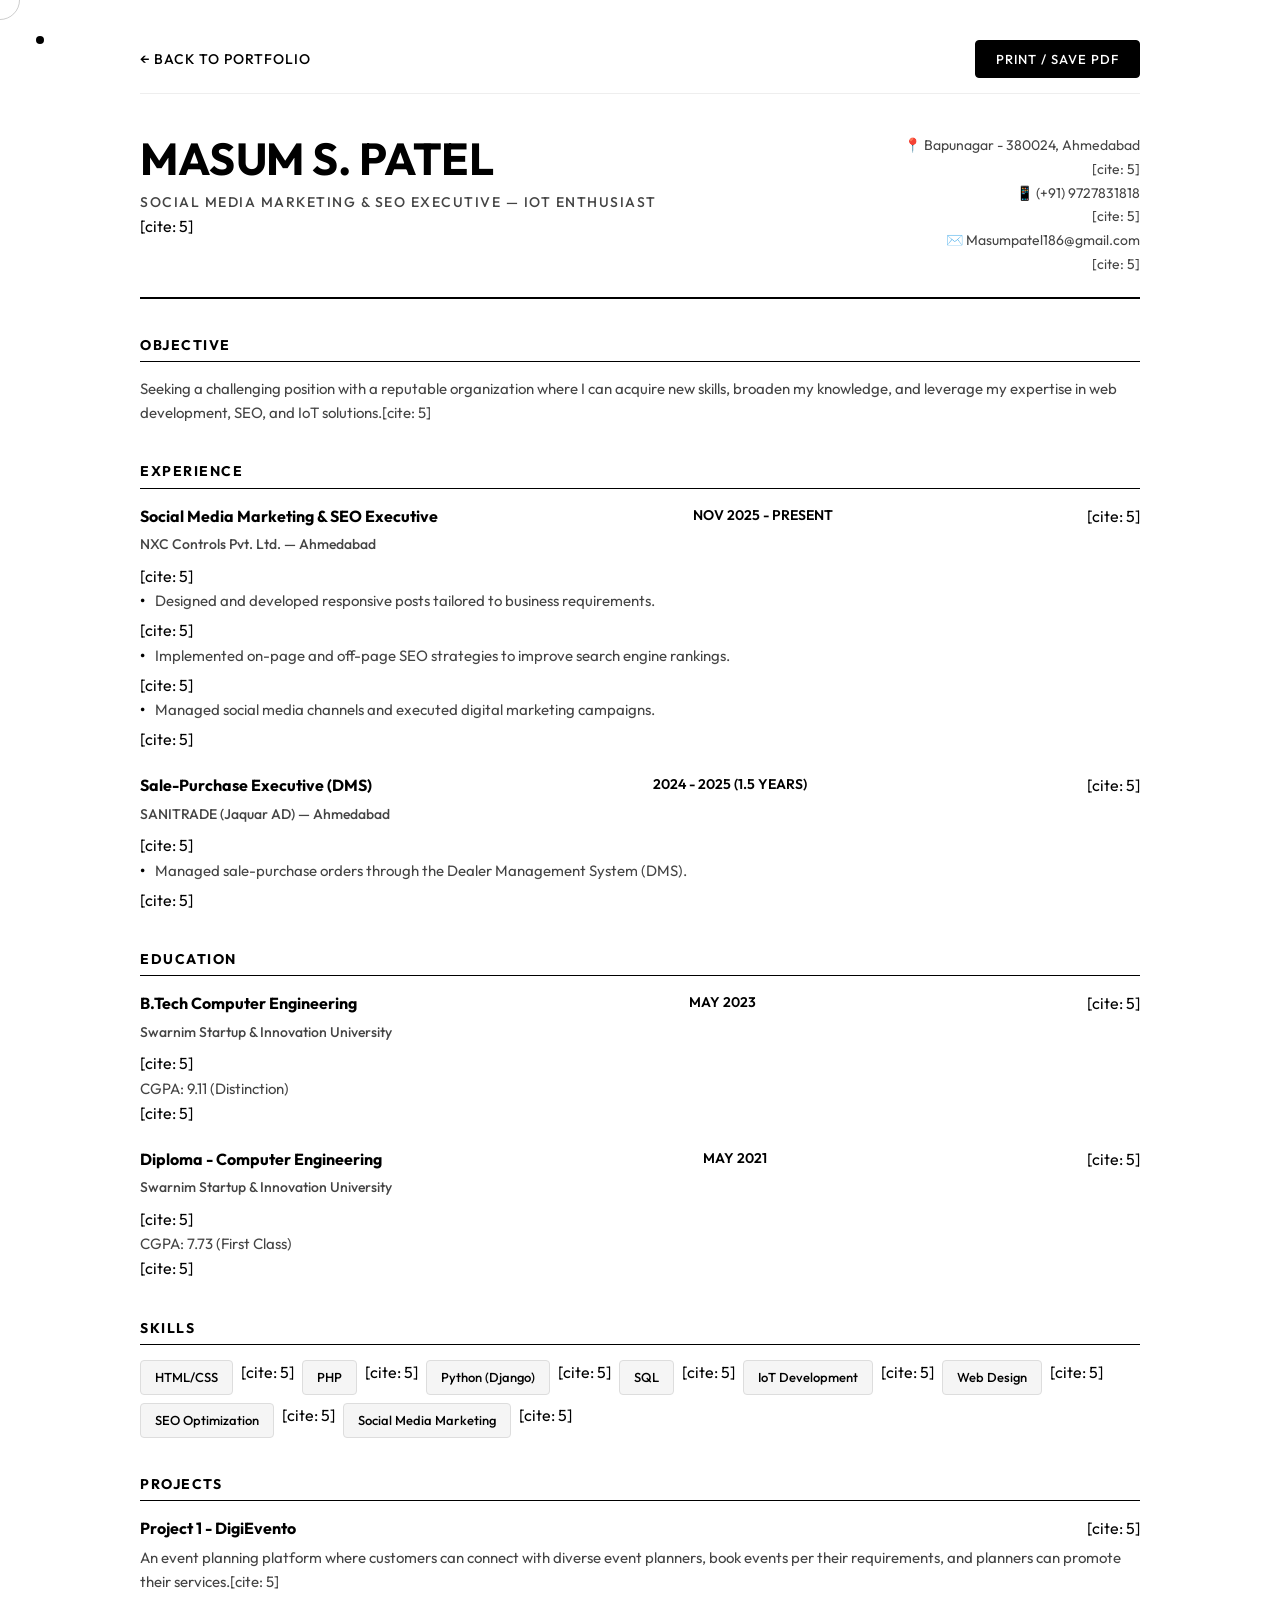
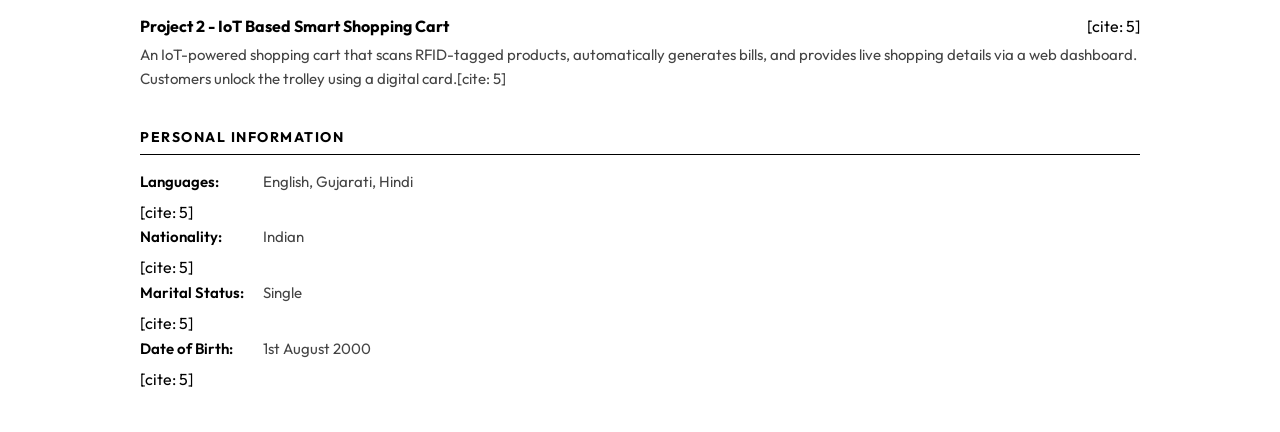
==== commit 48810be4: "update bg coclor" ====
--- a/resum.html
+++ b/resum.html
@@ -4,15 +4,13 @@
 <meta charset="UTF-8">
 <meta name="viewport" content="width=device-width, initial-scale=1.0">
 <title>Masum Patel - Resume</title>
-<link href="https://fonts.googleapis.com/css2?family=Cormorant+Garamond:ital,wght@0,300;0,400;0,600;1,300;1,400&family=Outfit:wght@300;400;500;600&display=swap" rel="stylesheet">
+<link href="https://fonts.googleapis.com/css2?family=Cormorant+Garamond:ital,wght@0,300;0,400;0,600;1,300;1,400&family=Outfit:wght@300;400;500;600;700&display=swap" rel="stylesheet">
 <style>
   :root {
-    --bg-color: #0a0a0a;
-    --card-bg: #121212;
-    --accent-color: #e2b714;
-    --text-main: #ffffff;
-    --text-mid: #a0a0a0;
-    --border-color: #262626;
+    --bg-color: #ffffff;
+    --text-main: #000000;
+    --text-mid: #444444;
+    --border-color: #cccccc;
   }
 
   * {
@@ -26,11 +24,11 @@
     background-color: var(--bg-color);
     color: var(--text-main);
     line-height: 1.6;
-    padding: 60px 20px;
+    padding: 40px;
     overflow-x: hidden;
   }
 
-  /* Custom Cursor Elements matching portfolio */
+  /* Custom Cursor Elements (Subtle on White BG) */
   .cursor {
     width: 8px;
     height: 8px;
@@ -40,12 +38,11 @@
     transform: translate(-50%, -50%);
     pointer-events: none;
     z-index: 9999;
-    mix-blend-mode: difference;
   }
   .cursor-ring {
     width: 40px;
     height: 40px;
-    border: 1px solid rgba(255, 255, 255, 0.2);
+    border: 1px solid rgba(0, 0, 0, 0.2);
     border-radius: 50%;
     position: fixed;
     transform: translate(-50%, -50%);
@@ -56,17 +53,20 @@
   .cursor-ring.hovering {
     width: 60px;
     height: 60px;
-    background-color: rgba(255, 255, 255, 0.05);
+    background-color: rgba(0, 0, 0, 0.05);
     border-color: var(--text-main);
   }
 
   /* Action Buttons Grid */
   .actions-nav {
-    max-width: 900px;
-    margin: 0 auto 30px auto;
+    width: 100%;
+    max-width: 1000px;
+    margin: 0 auto 40px auto;
     display: flex;
     justify-content: space-between;
     align-items: center;
+    border-bottom: 1px solid #eeeeee;
+    padding-bottom: 15px;
   }
 
   .btn-back {
@@ -75,142 +75,144 @@
     font-size: 14px;
     letter-spacing: 1px;
     text-transform: uppercase;
+    font-weight: 500;
     transition: opacity 0.3s;
   }
   .btn-back:hover {
-    opacity: 0.7;
+    opacity: 0.6;
   }
 
   .btn-print {
-    background: transparent;
-    border: 1px solid var(--border-color);
-    color: var(--text-main);
-    padding: 12px 24px;
-    border-radius: 0px;
-    font-size: 14px;
+    background: #000000;
+    border: 1px solid #000000;
+    color: #ffffff;
+    padding: 10px 20px;
+    border-radius: 4px;
+    font-size: 13px;
     text-transform: uppercase;
     letter-spacing: 1px;
+    font-weight: 500;
     cursor: pointer;
     transition: all 0.3s ease;
   }
   .btn-print:hover {
-    background: var(--text-main);
-    color: var(--bg-color);
-    border-color: var(--text-main);
-  }
-
-  /* Main Container Layout */
+    background: transparent;
+    color: #000000;
+  }
+
+  /* Full Width Resume Layout to match PDF Structure */
   .resume-layout {
-    max-width: 900px;
+    width: 100%;
+    max-width: 1000px;
     margin: 0 auto;
-    background-color: var(--card-bg);
-    border: 1px solid var(--border-color);
-    padding: 60px;
-    position: relative;
+    background-color: var(--bg-color);
+    padding: 0px;
   }
 
   /* Header Section */
   .resume-header {
-    border-bottom: 1px solid var(--border-color);
-    padding-bottom: 40px;
-    margin-bottom: 40px;
+    border-bottom: 2px solid var(--text-main);
+    padding-bottom: 20px;
+    margin-bottom: 35px;
     display: flex;
     justify-content: space-between;
     align-items: flex-start;
     flex-wrap: wrap;
-    gap: 30px;
+    gap: 20px;
   }
 
   .header-left h1 {
-    font-size: 3rem;
-    font-weight: 400;
-    letter-spacing: -1px;
+    font-size: 2.8rem;
+    font-weight: 700;
+    letter-spacing: -0.5px;
     line-height: 1.1;
+    text-transform: uppercase;
   }
   .header-left h1 em {
     font-family: 'Cormorant Garamond', serif;
     font-style: italic;
     font-weight: 400;
+    text-transform: none;
   }
   .header-tagline {
     font-size: 14px;
     color: var(--text-mid);
     text-transform: uppercase;
-    letter-spacing: 2px;
-    margin-top: 15px;
+    letter-spacing: 1.5px;
+    margin-top: 8px;
+    font-weight: 500;
   }
 
   .header-right {
     text-align: right;
     font-size: 14px;
     color: var(--text-mid);
-    line-height: 1.8;
+    line-height: 1.7;
   }
   .header-right a {
     color: inherit;
     text-decoration: none;
-    transition: color 0.3s;
   }
   .header-right a:hover {
-    color: var(--text-main);
+    text-decoration: underline;
   }
 
   /* Block Sections */
   .resume-section {
-    margin-bottom: 50px;
+    margin-bottom: 35px;
   }
   .section-eyebrow {
-    font-size: 12px;
+    font-size: 14px;
     text-transform: uppercase;
-    letter-spacing: 0.15em;
-    color: var(--text-mid);
-    margin-bottom: 20px;
+    letter-spacing: 1.5px;
+    color: var(--text-main);
+    font-weight: 700;
+    border-bottom: 1px solid var(--text-main);
+    padding-bottom: 5px;
+    margin-bottom: 15px;
   }
 
   .objective-text {
-    font-family: 'Cormorant Garamond', serif;
-    font-size: 24px;
-    line-height: 1.5;
-    color: var(--text-main);
-    font-weight: 300;
+    font-size: 15px;
+    line-height: 1.6;
+    color: var(--text-mid);
   }
 
   /* Info / Data Grids */
   .info-item {
-    margin-bottom: 35px;
+    margin-bottom: 20px;
   }
   .info-row {
     display: flex;
     justify-content: space-between;
     align-items: flex-start;
-    margin-bottom: 8px;
+    margin-bottom: 4px;
     flex-wrap: wrap;
     gap: 10px;
   }
   .info-title {
-    font-size: 18px;
+    font-size: 16px;
+    font-weight: 700;
+    color: var(--text-main);
+  }
+  .info-date {
+    font-size: 14px;
+    color: var(--text-main);
+    font-weight: 600;
+  }
+  .info-sub {
+    font-size: 14px;
+    color: var(--text-mid);
     font-weight: 500;
-    color: var(--text-main);
-  }
-  .info-date {
-    font-size: 14px;
-    color: var(--text-mid);
-    letter-spacing: 1px;
-  }
-  .info-sub {
-    font-size: 14px;
-    color: var(--text-mid);
-    text-transform: uppercase;
-    letter-spacing: 1px;
-    margin-bottom: 12px;
+    margin-bottom: 8px;
   }
   .info-desc {
     font-size: 15px;
     color: var(--text-mid);
-    line-height: 1.7;
-  }
-
-  /* List Styling mapping process steps */
+    line-height: 1.6;
+  }
+
+  /* List Styling matching PDF bullet points */
   .info-list {
     list-style: none;
     padding-left: 0;
@@ -218,64 +220,62 @@
   .info-list li {
     font-size: 15px;
     color: var(--text-mid);
-    line-height: 1.7;
-    margin-bottom: 8px;
+    line-height: 1.6;
+    margin-bottom: 5px;
     position: relative;
-    padding-left: 20px;
+    padding-left: 15px;
   }
   .info-list li::before {
-    content: "—";
+    content: "•";
     position: absolute;
     left: 0;
-    color: var(--border-color);
-  }
-
-  /* Tools Tags format */
+    color: var(--text-main);
+    font-weight: bold;
+  }
+
+  /* Tools Tags Clean Format */
   .tools-wrap {
     display: flex;
     flex-wrap: wrap;
-    gap: 10px;
+    gap: 8px;
   }
   .tool-tag {
-    background: transparent;
-    border: 1px solid var(--border-color);
-    padding: 8px 18px;
+    background: #f5f5f5;
+    border: 1px solid #dddddd;
+    padding: 6px 14px;
     font-size: 13px;
-    letter-spacing: 0.5px;
-    color: var(--text-main);
-    transition: border-color 0.3s;
-  }
-  .tool-tag:hover {
-    border-color: var(--text-main);
+    color: var(--text-main);
+    font-weight: 500;
+    border-radius: 4px;
   }
 
   .personal-details p {
     font-size: 15px;
     color: var(--text-mid);
-    margin-bottom: 8px;
+    margin-bottom: 6px;
   }
   .personal-details strong {
     color: var(--text-main);
-    font-weight: 500;
+    font-weight: 600;
+    display: inline-block;
+    width: 120px;
   }
 
   /* Print Media Layout Fixes */
   @media print {
-    body { background: #ffffff; color: #000000; padding: 0; }
-    .resume-layout { border: none; padding: 0; background: #ffffff; color: #000000; }
-    .actions-nav, .cursor, .cursor-ring { display: none; }
-    .section-eyebrow, .info-date, .header-right, .info-sub, .info-desc, .info-list li, .personal-details p { color: #000000 !important; }
-    .header-left h1, .info-title, .personal-details strong, .objective-text { color: #000000 !important; }
-    .tool-tag { border: 1px solid #000000 !important; color: #000000 !important; }
-    .info-list li::before { color: #000000 !important; }
+    body { padding: 0; background: #ffffff; }
+    .actions-nav, .cursor, .cursor-ring { display: none !important; }
+    .resume-layout { max-width: 100%; }
+    .tool-tag { background: transparent !important; border: 1px solid #cccccc !important; }
   }
 
   @media (max-width: 768px) {
-    .resume-layout { padding: 30px 20px; }
+    body { padding: 20px; }
     .resume-header { flex-direction: column; gap: 15px; }
     .header-right { text-align: left; }
     .header-left h1 { font-size: 2.2rem; }
-    .info-row { flex-direction: column; gap: 5px; }
+    .info-row { flex-direction: column; gap: 2px; }
+    .personal-details strong { width: auto; margin-right: 10px; }
   }
 </style>
 </head>
@@ -290,13 +290,13 @@
   <button onclick="window.print()" class="btn-print">Print / Save PDF</button>
 </div>
 
-<!-- RESUME CONTENT BOX -->
+<!-- RESUME CONTENT BOX (100% WIDTH) -->
 <div class="resume-layout">
   
   <!-- HEADER -->
   <header class="resume-header">
     <div class="header-left">
-      <h1>Masum S. <em>Patel</em></h1>
+      <h1>Masum S. <span>Patel</span></h1>
       <div class="header-tagline">Social Media Marketing & SEO Executive — IoT Enthusiast</div>[cite: 5]
     </div>
     <div class="header-right">
@@ -417,7 +417,7 @@
 
 </div>
 
-<!-- CURSOR SCRIPT FROM PORTFOLIO -->
+<!-- CURSOR SCRIPT -->
 <script>
 const cursor = document.getElementById('cursor');
 const ring = document.getElementById('cursorRing');
@@ -439,7 +439,7 @@
 }
 animRing();
 
-document.querySelectorAll('a, button, .tool-tag').forEach(el => {
+document.querySelectorAll('a, button').forEach(el => {
   el.addEventListener('mouseenter', () => ring.classList.add('hovering'));
   el.addEventListener('mouseleave', () => ring.classList.remove('hovering'));
 });
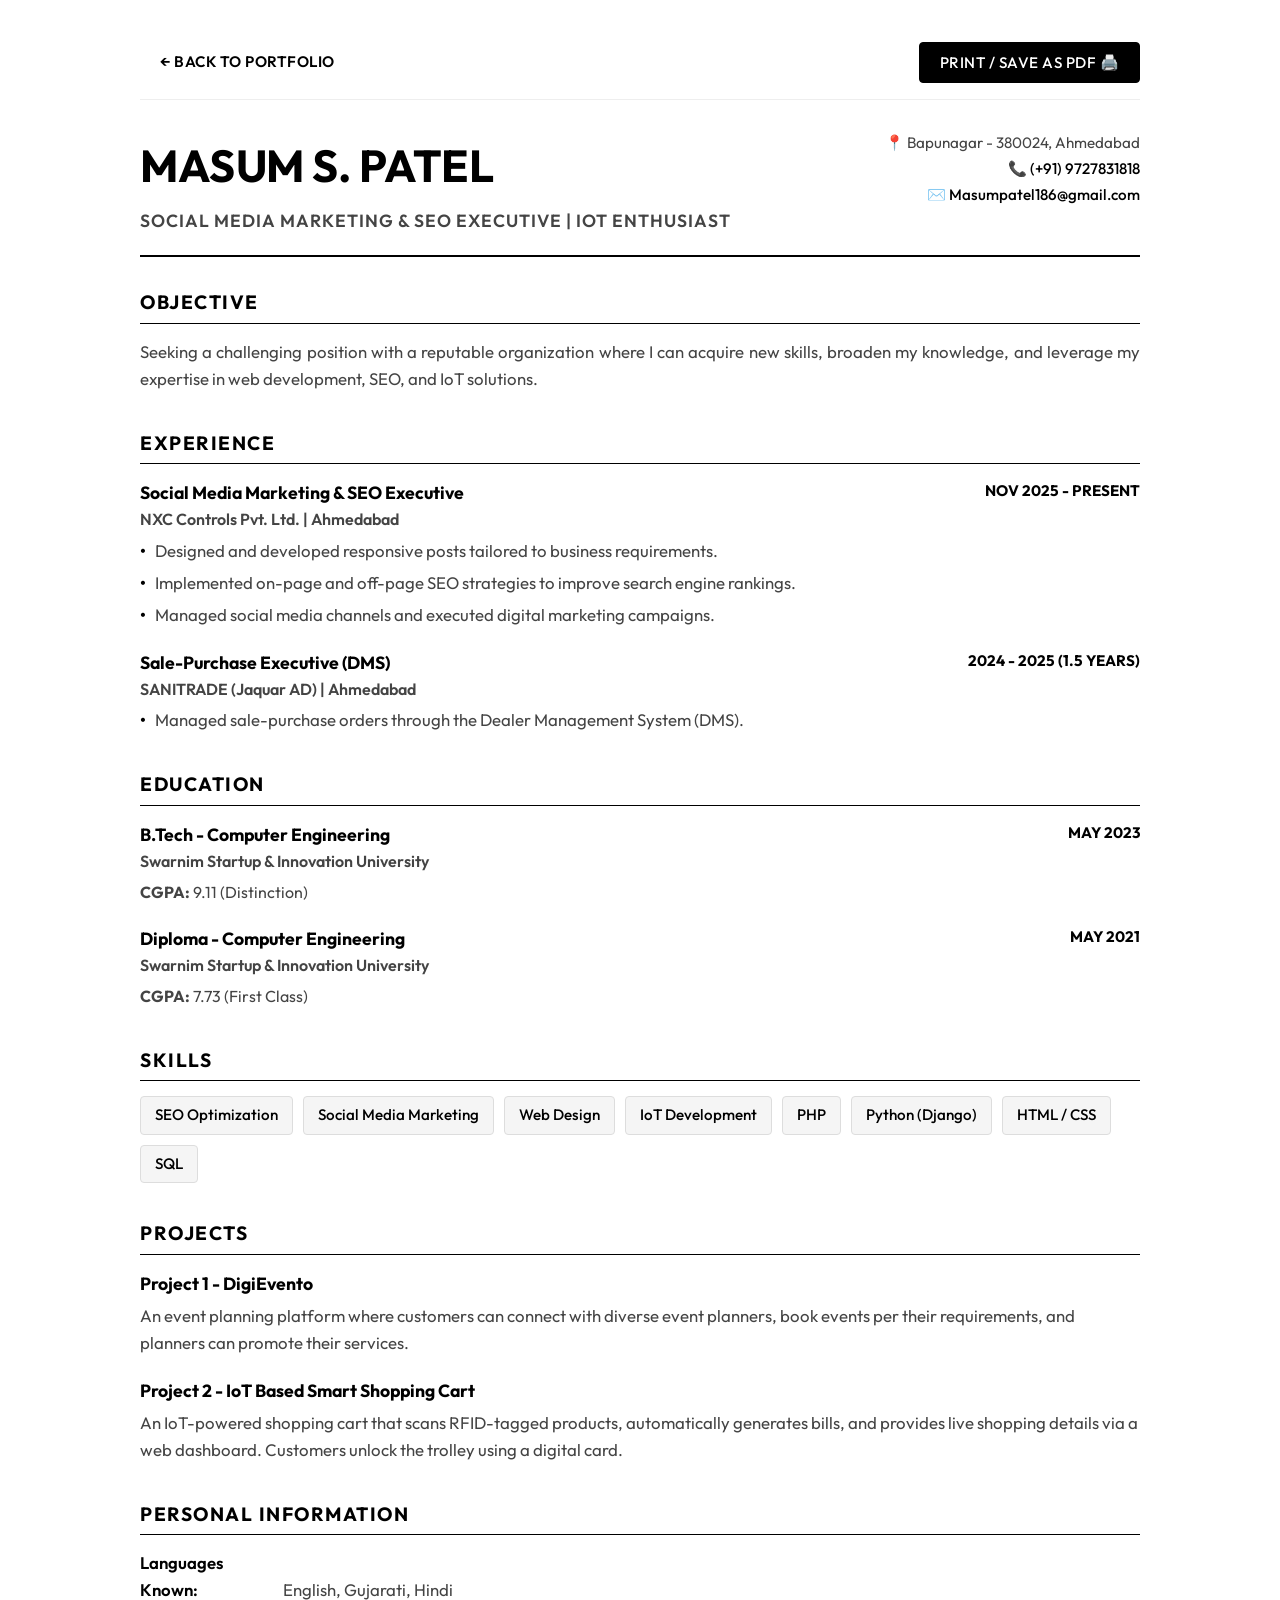
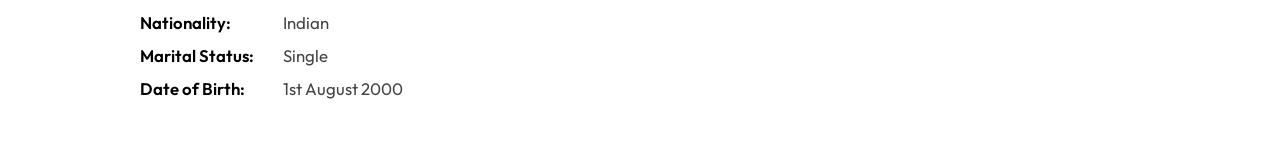
==== commit e54a2cbd: "update" ====
--- a/resum.html
+++ b/resum.html
@@ -1,449 +1,381 @@
 <!DOCTYPE html>
 <html lang="en">
 <head>
-<meta charset="UTF-8">
-<meta name="viewport" content="width=device-width, initial-scale=1.0">
-<title>Masum Patel - Resume</title>
-<link href="https://fonts.googleapis.com/css2?family=Cormorant+Garamond:ital,wght@0,300;0,400;0,600;1,300;1,400&family=Outfit:wght@300;400;500;600;700&display=swap" rel="stylesheet">
-<style>
-  :root {
-    --bg-color: #ffffff;
-    --text-main: #000000;
-    --text-mid: #444444;
-    --border-color: #cccccc;
-  }
-
-  * {
-    box-sizing: border-box;
-    margin: 0;
-    padding: 0;
-    font-family: 'Outfit', sans-serif;
-  }
-
-  body {
-    background-color: var(--bg-color);
-    color: var(--text-main);
-    line-height: 1.6;
-    padding: 40px;
-    overflow-x: hidden;
-  }
-
-  /* Custom Cursor Elements (Subtle on White BG) */
-  .cursor {
-    width: 8px;
-    height: 8px;
-    background: var(--text-main);
-    border-radius: 50%;
-    position: fixed;
-    transform: translate(-50%, -50%);
-    pointer-events: none;
-    z-index: 9999;
-  }
-  .cursor-ring {
-    width: 40px;
-    height: 40px;
-    border: 1px solid rgba(0, 0, 0, 0.2);
-    border-radius: 50%;
-    position: fixed;
-    transform: translate(-50%, -50%);
-    pointer-events: none;
-    z-index: 9998;
-    transition: width 0.3s, height 0.3s, background-color 0.3s;
-  }
-  .cursor-ring.hovering {
-    width: 60px;
-    height: 60px;
-    background-color: rgba(0, 0, 0, 0.05);
-    border-color: var(--text-main);
-  }
-
-  /* Action Buttons Grid */
-  .actions-nav {
-    width: 100%;
-    max-width: 1000px;
-    margin: 0 auto 40px auto;
-    display: flex;
-    justify-content: space-between;
-    align-items: center;
-    border-bottom: 1px solid #eeeeee;
-    padding-bottom: 15px;
-  }
-
-  .btn-back {
-    color: var(--text-main);
-    text-decoration: none;
-    font-size: 14px;
-    letter-spacing: 1px;
-    text-transform: uppercase;
-    font-weight: 500;
-    transition: opacity 0.3s;
-  }
-  .btn-back:hover {
-    opacity: 0.6;
-  }
-
-  .btn-print {
-    background: #000000;
-    border: 1px solid #000000;
-    color: #ffffff;
-    padding: 10px 20px;
-    border-radius: 4px;
-    font-size: 13px;
-    text-transform: uppercase;
-    letter-spacing: 1px;
-    font-weight: 500;
-    cursor: pointer;
-    transition: all 0.3s ease;
-  }
-  .btn-print:hover {
-    background: transparent;
-    color: #000000;
-  }
-
-  /* Full Width Resume Layout to match PDF Structure */
-  .resume-layout {
-    width: 100%;
-    max-width: 1000px;
-    margin: 0 auto;
-    background-color: var(--bg-color);
-    padding: 0px;
-  }
-
-  /* Header Section */
-  .resume-header {
-    border-bottom: 2px solid var(--text-main);
-    padding-bottom: 20px;
-    margin-bottom: 35px;
-    display: flex;
-    justify-content: space-between;
-    align-items: flex-start;
-    flex-wrap: wrap;
-    gap: 20px;
-  }
-
-  .header-left h1 {
-    font-size: 2.8rem;
-    font-weight: 700;
-    letter-spacing: -0.5px;
-    line-height: 1.1;
-    text-transform: uppercase;
-  }
-  .header-left h1 em {
-    font-family: 'Cormorant Garamond', serif;
-    font-style: italic;
-    font-weight: 400;
-    text-transform: none;
-  }
-  .header-tagline {
-    font-size: 14px;
-    color: var(--text-mid);
-    text-transform: uppercase;
-    letter-spacing: 1.5px;
-    margin-top: 8px;
-    font-weight: 500;
-  }
-
-  .header-right {
-    text-align: right;
-    font-size: 14px;
-    color: var(--text-mid);
-    line-height: 1.7;
-  }
-  .header-right a {
-    color: inherit;
-    text-decoration: none;
-  }
-  .header-right a:hover {
-    text-decoration: underline;
-  }
-
-  /* Block Sections */
-  .resume-section {
-    margin-bottom: 35px;
-  }
-  .section-eyebrow {
-    font-size: 14px;
-    text-transform: uppercase;
-    letter-spacing: 1.5px;
-    color: var(--text-main);
-    font-weight: 700;
-    border-bottom: 1px solid var(--text-main);
-    padding-bottom: 5px;
-    margin-bottom: 15px;
-  }
-
-  .objective-text {
-    font-size: 15px;
-    line-height: 1.6;
-    color: var(--text-mid);
-  }
-
-  /* Info / Data Grids */
-  .info-item {
-    margin-bottom: 20px;
-  }
-  .info-row {
-    display: flex;
-    justify-content: space-between;
-    align-items: flex-start;
-    margin-bottom: 4px;
-    flex-wrap: wrap;
-    gap: 10px;
-  }
-  .info-title {
-    font-size: 16px;
-    font-weight: 700;
-    color: var(--text-main);
-  }
-  .info-date {
-    font-size: 14px;
-    color: var(--text-main);
-    font-weight: 600;
-  }
-  .info-sub {
-    font-size: 14px;
-    color: var(--text-mid);
-    font-weight: 500;
-    margin-bottom: 8px;
-  }
-  .info-desc {
-    font-size: 15px;
-    color: var(--text-mid);
-    line-height: 1.6;
-  }
-
-  /* List Styling matching PDF bullet points */
-  .info-list {
-    list-style: none;
-    padding-left: 0;
-  }
-  .info-list li {
-    font-size: 15px;
-    color: var(--text-mid);
-    line-height: 1.6;
-    margin-bottom: 5px;
-    position: relative;
-    padding-left: 15px;
-  }
-  .info-list li::before {
-    content: "•";
-    position: absolute;
-    left: 0;
-    color: var(--text-main);
-    font-weight: bold;
-  }
-
-  /* Tools Tags Clean Format */
-  .tools-wrap {
-    display: flex;
-    flex-wrap: wrap;
-    gap: 8px;
-  }
-  .tool-tag {
-    background: #f5f5f5;
-    border: 1px solid #dddddd;
-    padding: 6px 14px;
-    font-size: 13px;
-    color: var(--text-main);
-    font-weight: 500;
-    border-radius: 4px;
-  }
-
-  .personal-details p {
-    font-size: 15px;
-    color: var(--text-mid);
-    margin-bottom: 6px;
-  }
-  .personal-details strong {
-    color: var(--text-main);
-    font-weight: 600;
-    display: inline-block;
-    width: 120px;
-  }
-
-  /* Print Media Layout Fixes */
-  @media print {
-    body { padding: 0; background: #ffffff; }
-    .actions-nav, .cursor, .cursor-ring { display: none !important; }
-    .resume-layout { max-width: 100%; }
-    .tool-tag { background: transparent !important; border: 1px solid #cccccc !important; }
-  }
-
-  @media (max-width: 768px) {
-    body { padding: 20px; }
-    .resume-header { flex-direction: column; gap: 15px; }
-    .header-right { text-align: left; }
-    .header-left h1 { font-size: 2.2rem; }
-    .info-row { flex-direction: column; gap: 2px; }
-    .personal-details strong { width: auto; margin-right: 10px; }
-  }
-</style>
+    <meta charset="UTF-8">
+    <meta name="viewport" content="width=device-width, initial-scale=1.0">
+    <title>Masum S. Patel - Online Resume</title>
+    <link href="https://fonts.googleapis.com/css2?family=Outfit:wght@300;400;500;600;700&display=swap" rel="stylesheet">
+    <style>
+        :root {
+            --bg-color: #ffffff;
+            --text-main: #000000;
+            --text-muted: #444444;
+            --border-color: #000000;
+        }
+
+        * {
+            box-sizing: border-box;
+            margin: 0;
+            padding: 0;
+            font-family: 'Outfit', sans-serif;
+        }
+
+        body {
+            background-color: var(--bg-color);
+            color: var(--text-main);
+            line-height: 1.6;
+            padding: 40px;
+        }
+
+        /* 100% Full Width Resume Container to match standard PDF */
+        .resume-container {
+            width: 100%;
+            max-width: 1000px;
+            margin: 0 auto;
+            background-color: var(--bg-color);
+            padding: 0px;
+        }
+
+        /* Header Styles matching professional PDF structure */
+        header {
+            border-bottom: 2px solid var(--border-color);
+            padding-bottom: 20px;
+            margin-bottom: 30px;
+            display: flex;
+            justify-content: space-between;
+            align-items: flex-start;
+            flex-wrap: wrap;
+            gap: 20px;
+        }
+
+        .header-left h1 {
+            font-size: 2.8rem;
+            font-weight: 700;
+            letter-spacing: -0.5px;
+            text-transform: uppercase;
+        }
+
+        .title-tag {
+            font-size: 1.1rem;
+            color: var(--text-muted);
+            margin-top: 5px;
+            font-weight: 600;
+            text-transform: uppercase;
+            letter-spacing: 1px;
+        }
+
+        .header-right {
+            text-align: right;
+            font-size: 0.95rem;
+            color: var(--text-muted);
+            line-height: 1.7;
+        }
+
+        .header-right a {
+            color: var(--text-main);
+            text-decoration: none;
+            font-weight: 500;
+        }
+
+        .header-right a:hover {
+            text-decoration: underline;
+        }
+
+        /* Section Layout matching standard document structure */
+        .section-title {
+            font-size: 1.2rem;
+            color: var(--text-main);
+            text-transform: uppercase;
+            letter-spacing: 1.5px;
+            margin-bottom: 15px;
+            font-weight: 700;
+            border-bottom: 1px solid var(--border-color);
+            padding-bottom: 5px;
+        }
+
+        section {
+            margin-bottom: 35px;
+        }
+
+        p.objective {
+            color: var(--text-muted);
+            font-size: 1.05rem;
+            text-align: justify;
+        }
+
+        /* Timeline Items for Experience & Education */
+        .timeline-item {
+            margin-bottom: 20px;
+        }
+
+        .timeline-header {
+            display: flex;
+            justify-content: space-between;
+            font-weight: 700;
+            font-size: 1.1rem;
+            flex-wrap: wrap;
+        }
+
+        .timeline-company {
+            color: var(--text-muted);
+            font-weight: 600;
+            font-size: 1rem;
+            margin-bottom: 5px;
+        }
+
+        .timeline-date {
+            color: var(--text-main);
+            font-size: 0.95rem;
+            font-weight: 700;
+        }
+
+        .timeline-body {
+            color: var(--text-muted);
+            margin-top: 5px;
+            list-style: none;
+            padding-left: 0;
+        }
+
+        .timeline-body li {
+            margin-bottom: 5px;
+            position: relative;
+            padding-left: 15px;
+            font-size: 1.05rem;
+        }
+
+        .timeline-body li::before {
+            content: "•";
+            position: absolute;
+            left: 0;
+            color: var(--text-main);
+            font-weight: bold;
+        }
+
+        /* Skills Layout */
+        .skills-grid {
+            display: flex;
+            flex-wrap: wrap;
+            gap: 10px;
+        }
+
+        .skill-tag {
+            background-color: #f5f5f5;
+            border: 1px solid #dddddd;
+            padding: 6px 14px;
+            font-size: 0.95rem;
+            font-weight: 500;
+            border-radius: 4px;
+            color: var(--text-main);
+        }
+
+        /* Top Action Bar (hidden during printing) */
+        .actions {
+            width: 100%;
+            max-width: 1000px;
+            margin: 0 auto 30px auto;
+            display: flex;
+            justify-content: space-between;
+            align-items: center;
+            border-bottom: 1px solid #eeeeee;
+            padding-bottom: 15px;
+        }
+
+        .btn {
+            background-color: #000000;
+            border: 1px solid #000000;
+            color: #ffffff;
+            padding: 10px 20px;
+            border-radius: 4px;
+            cursor: pointer;
+            text-decoration: none;
+            font-size: 0.95rem;
+            font-weight: 500;
+            text-transform: uppercase;
+            letter-spacing: 0.5px;
+            transition: all 0.2s;
+        }
+
+        .btn:hover {
+            background-color: transparent;
+            color: #000000;
+        }
+
+        .btn-back {
+            background: transparent;
+            border: none;
+            color: var(--text-main);
+            font-weight: 600;
+        }
+        .btn-back:hover {
+            text-decoration: underline;
+            background: transparent;
+            color: var(--text-main);
+        }
+
+        .personal-info-row p {
+            font-size: 1.05rem;
+            color: var(--text-muted);
+            margin-bottom: 6px;
+        }
+
+        .personal-info-row strong {
+            color: var(--text-main);
+            font-weight: 600;
+            display: inline-block;
+            width: 140px;
+        }
+
+        /* Print Settings optimization */
+        @media print {
+            body { padding: 0; background: #ffffff; }
+            .actions { display: none !important; }
+            .resume-container { max-width: 100%; }
+            .skill-tag { background: transparent !important; border: 1px solid #cccccc !important; }
+        }
+
+        @media (max-width: 768px) {
+            body { padding: 20px; }
+            header { flex-direction: column; gap: 15px; }
+            .header-right { text-align: left; }
+            .header-left h1 { font-size: 2.2rem; }
+            .timeline-header { flex-direction: column; gap: 2px; }
+            .personal-info-row strong { width: auto; margin-right: 10px; }
+        }
+    </style>
 </head>
 <body>
 
-<div class="cursor" id="cursor"></div>
-<div class="cursor-ring" id="cursorRing"></div>
-
-<!-- TOP NAV ACTIONS -->
-<div class="actions-nav">
-  <a href="index.html" class="btn-back">← Back To Portfolio</a>
-  <button onclick="window.print()" class="btn-print">Print / Save PDF</button>
-</div>
-
-<!-- RESUME CONTENT BOX (100% WIDTH) -->
-<div class="resume-layout">
-  
-  <!-- HEADER -->
-  <header class="resume-header">
-    <div class="header-left">
-      <h1>Masum S. <span>Patel</span></h1>
-      <div class="header-tagline">Social Media Marketing & SEO Executive — IoT Enthusiast</div>[cite: 5]
+    <!-- TOP ACTION NAVIGATION -->
+    <div class="actions">
+        <a href="index.html" class="btn btn-back">← Back to Portfolio</a>
+        <button onclick="window.print()" class="btn">Print / Save as PDF 🖨️</button>
     </div>
-    <div class="header-right">
-      <p>📍 Bapunagar - 380024, Ahmedabad</p>[cite: 5]
-      <p>📱 <a href="tel:+919727831818">(+91) 9727831818</a></p>[cite: 5]
-      <p>✉️ <a href="mailto:Masumpatel186@gmail.com">Masumpatel186@gmail.com</a></p>[cite: 5]
+
+    <!-- MAIN RESUME BOX (100% WIDTH / WHITE BACKGROUND) -->
+    <div class="resume-container">
+        
+        <!-- HEADER -->
+        <header>
+            <div class="header-left">
+                <h1>MASUM S. PATEL</h1>
+                <div class="title-tag">Social Media Marketing & SEO Executive | IoT Enthusiast</div>
+            </div>
+            <div class="header-right">
+                <p>📍 Bapunagar - 380024, Ahmedabad</p>
+                <p>📞 <a href="tel:+919727831818">(+91) 9727831818</a></p>
+                <p>✉️ <a href="mailto:Masumpatel186@gmail.com">Masumpatel186@gmail.com</a></p>
+            </div>
+        </header>
+
+        <!-- OBJECTIVE -->
+        <section>
+            <div class="section-title">Objective</div>
+            <p class="objective">
+                Seeking a challenging position with a reputable organization where I can acquire new skills, broaden my knowledge, and leverage my expertise in web development, SEO, and IoT solutions.
+            </p>
+        </section>
+
+        <!-- EXPERIENCE -->
+        <section>
+            <div class="section-title">Experience</div>
+            
+            <div class="timeline-item">
+                <div class="timeline-header">
+                    <div>Social Media Marketing & SEO Executive</div>
+                    <div class="timeline-date">NOV 2025 - PRESENT</div>
+                </div>
+                <div class="timeline-company">NXC Controls Pvt. Ltd. | Ahmedabad</div>
+                <ul class="timeline-body">
+                    <li>Designed and developed responsive posts tailored to business requirements.</li>
+                    <li>Implemented on-page and off-page SEO strategies to improve search engine rankings.</li>
+                    <li>Managed social media channels and executed digital marketing campaigns.</li>
+                </ul>
+            </div>
+
+            <div class="timeline-item">
+                <div class="timeline-header">
+                    <div>Sale-Purchase Executive (DMS)</div>
+                    <div class="timeline-date">2024 - 2025 (1.5 YEARS)</div>
+                </div>
+                <div class="timeline-company">SANITRADE (Jaquar AD) | Ahmedabad</div>
+                <ul class="timeline-body">
+                    <li>Managed sale-purchase orders through the Dealer Management System (DMS).</li>
+                </ul>
+            </div>
+        </section>
+
+        <!-- EDUCATION -->
+        <section>
+            <div class="section-title">Education</div>
+
+            <div class="timeline-item">
+                <div class="timeline-header">
+                    <div>B.Tech - Computer Engineering</div>
+                    <div class="timeline-date">MAY 2023</div>
+                </div>
+                <div class="timeline-company">Swarnim Startup & Innovation University</div>
+                <p class="timeline-body"><strong>CGPA:</strong> 9.11 (Distinction)</p>
+            </div>
+
+            <div class="timeline-item">
+                <div class="timeline-header">
+                    <div>Diploma - Computer Engineering</div>
+                    <div class="timeline-date">MAY 2021</div>
+                </div>
+                <div class="timeline-company">Swarnim Startup & Innovation University</div>
+                <p class="timeline-body"><strong>CGPA:</strong> 7.73 (First Class)</p>
+            </div>
+        </section>
+
+        <!-- SKILLS -->
+        <section>
+            <div class="section-title">Skills</div>
+            <div class="skills-grid">
+                <div class="skill-tag">SEO Optimization</div>
+                <div class="skill-tag">Social Media Marketing</div>
+                <div class="skill-tag">Web Design</div>
+                <div class="skill-tag">IoT Development</div>
+                <div class="skill-tag">PHP</div>
+                <div class="skill-tag">Python (Django)</div>
+                <div class="skill-tag">HTML / CSS</div>
+                <div class="skill-tag">SQL</div>
+            </div>
+        </section>
+
+        <!-- PROJECTS -->
+        <section>
+            <div class="section-title">Projects</div>
+
+            <div class="timeline-item">
+                <div class="timeline-header">
+                    <div>Project 1 - DigiEvento</div>
+                </div>
+                <p class="timeline-body" style="color: var(--text-muted); margin-top: 5px; font-size: 1.05rem;">
+                    An event planning platform where customers can connect with diverse event planners, book events per their requirements, and planners can promote their services.
+                </p>
+            </div>
+
+            <div class="timeline-item">
+                <div class="timeline-header">
+                    <div>Project 2 - IoT Based Smart Shopping Cart</div>
+                </div>
+                <p class="timeline-body" style="color: var(--text-muted); margin-top: 5px; font-size: 1.05rem;">
+                    An IoT-powered shopping cart that scans RFID-tagged products, automatically generates bills, and provides live shopping details via a web dashboard. Customers unlock the trolley using a digital card.
+                </p>
+            </div>
+        </section>
+
+        <!-- PERSONAL INFO -->
+        <section style="margin-bottom: 0;">
+            <div class="section-title">Personal Information</div>
+            <div class="personal-info-row">
+                <p><strong>Languages Known:</strong> English, Gujarati, Hindi</p>
+                <p><strong>Nationality:</strong> Indian</p>
+                <p><strong>Marital Status:</strong> Single</p>
+                <p><strong>Date of Birth:</strong> 1st August 2000</p>
+            </div>
+        </section>
     </div>
-  </header>
-
-  <!-- OBJECTIVE -->
-  <section class="resume-section">
-    <div class="section-eyebrow">Objective</div>
-    <p class="objective-text">
-      Seeking a challenging position with a reputable organization where I can acquire new skills, broaden my knowledge, and leverage my expertise in web development, SEO, and IoT solutions.[cite: 5]
-    </p>
-  </section>
-
-  <!-- EXPERIENCE -->
-  <section class="resume-section">
-    <div class="section-eyebrow">Experience</div>
-    
-    <div class="info-item">
-      <div class="info-row">
-        <div class="info-title">Social Media Marketing & SEO Executive</div>
-        <div class="info-date">NOV 2025 - PRESENT</div>[cite: 5]
-      </div>
-      <div class="info-sub">NXC Controls Pvt. Ltd. — Ahmedabad</div>[cite: 5]
-      <ul class="info-list">
-        <li>Designed and developed responsive posts tailored to business requirements.</li>[cite: 5]
-        <li>Implemented on-page and off-page SEO strategies to improve search engine rankings.</li>[cite: 5]
-        <li>Managed social media channels and executed digital marketing campaigns.</li>[cite: 5]
-      </ul>
-    </div>
-
-    <div class="info-item">
-      <div class="info-row">
-        <div class="info-title">Sale-Purchase Executive (DMS)</div>
-        <div class="info-date">2024 - 2025 (1.5 YEARS)</div>[cite: 5]
-      </div>
-      <div class="info-sub">SANITRADE (Jaquar AD) — Ahmedabad</div>[cite: 5]
-      <ul class="info-list">
-        <li>Managed sale-purchase orders through the Dealer Management System (DMS).</li>[cite: 5]
-      </ul>
-    </div>
-  </section>
-
-  <!-- EDUCATION -->
-  <section class="resume-section">
-    <div class="section-eyebrow">Education</div>
-
-    <div class="info-item">
-      <div class="info-row">
-        <div class="info-title">B.Tech Computer Engineering</div>
-        <div class="info-date">MAY 2023</div>[cite: 5]
-      </div>
-      <div class="info-sub">Swarnim Startup & Innovation University</div>[cite: 5]
-      <div class="info-desc">CGPA: 9.11 (Distinction)</div>[cite: 5]
-    </div>
-
-    <div class="info-item">
-      <div class="info-row">
-        <div class="info-title">Diploma - Computer Engineering</div>
-        <div class="info-date">MAY 2021</div>[cite: 5]
-      </div>
-      <div class="info-sub">Swarnim Startup & Innovation University</div>[cite: 5]
-      <div class="info-desc">CGPA: 7.73 (First Class)</div>[cite: 5]
-    </div>
-  </section>
-
-  <!-- SKILLS -->
-  <section class="resume-section">
-    <div class="section-eyebrow">Skills</div>
-    <div class="tools-wrap">
-      <span class="tool-tag">HTML/CSS</span>[cite: 5]
-      <span class="tool-tag">PHP</span>[cite: 5]
-      <span class="tool-tag">Python (Django)</span>[cite: 5]
-      <span class="tool-tag">SQL</span>[cite: 5]
-      <span class="tool-tag">IoT Development</span>[cite: 5]
-      <span class="tool-tag">Web Design</span>[cite: 5]
-      <span class="tool-tag">SEO Optimization</span>[cite: 5]
-      <span class="tool-tag">Social Media Marketing</span>[cite: 5]
-    </div>
-  </section>
-
-  <!-- PROJECTS -->
-  <section class="resume-section">
-    <div class="section-eyebrow">Projects</div>
-
-    <div class="info-item">
-      <div class="info-row">
-        <div class="info-title">Project 1 - DigiEvento</div>[cite: 5]
-      </div>
-      <div class="info-desc">
-        An event planning platform where customers can connect with diverse event planners, book events per their requirements, and planners can promote their services.[cite: 5]
-      </div>
-    </div>
-
-    <div class="info-item">
-      <div class="info-row">
-        <div class="info-title">Project 2 - IoT Based Smart Shopping Cart</div>[cite: 5]
-      </div>
-      <div class="info-desc">
-        An IoT-powered shopping cart that scans RFID-tagged products, automatically generates bills, and provides live shopping details via a web dashboard. Customers unlock the trolley using a digital card.[cite: 5]
-      </div>
-    </div>
-  </section>
-
-  <!-- PERSONAL INFO -->
-  <section class="resume-section" style="margin-bottom: 0;">
-    <div class="section-eyebrow">Personal Information</div>
-    <div class="personal-details">
-      <p><strong>Languages:</strong> English, Gujarati, Hindi</p>[cite: 5]
-      <p><strong>Nationality:</strong> Indian</p>[cite: 5]
-      <p><strong>Marital Status:</strong> Single</p>[cite: 5]
-      <p><strong>Date of Birth:</strong> 1st August 2000</p>[cite: 5]
-    </div>
-  </section>
-
-</div>
-
-<!-- CURSOR SCRIPT -->
-<script>
-const cursor = document.getElementById('cursor');
-const ring = document.getElementById('cursorRing');
-let mx = 0, my = 0, rx = 0, ry = 0;
-
-document.addEventListener('mousemove', e => { 
-  mx = e.clientX; 
-  my = e.clientY; 
-  cursor.style.left = mx+'px'; 
-  cursor.style.top = my+'px'; 
-});
-
-function animRing() { 
-  rx += (mx - rx) * 0.12; 
-  ry += (my - ry) * 0.12; 
-  ring.style.left = rx+'px'; 
-  ring.style.top = ry+'px'; 
-  requestAnimationFrame(animRing); 
-}
-animRing();
-
-document.querySelectorAll('a, button').forEach(el => {
-  el.addEventListener('mouseenter', () => ring.classList.add('hovering'));
-  el.addEventListener('mouseleave', () => ring.classList.remove('hovering'));
-});
-</script>
 
 </body>
 </html>
